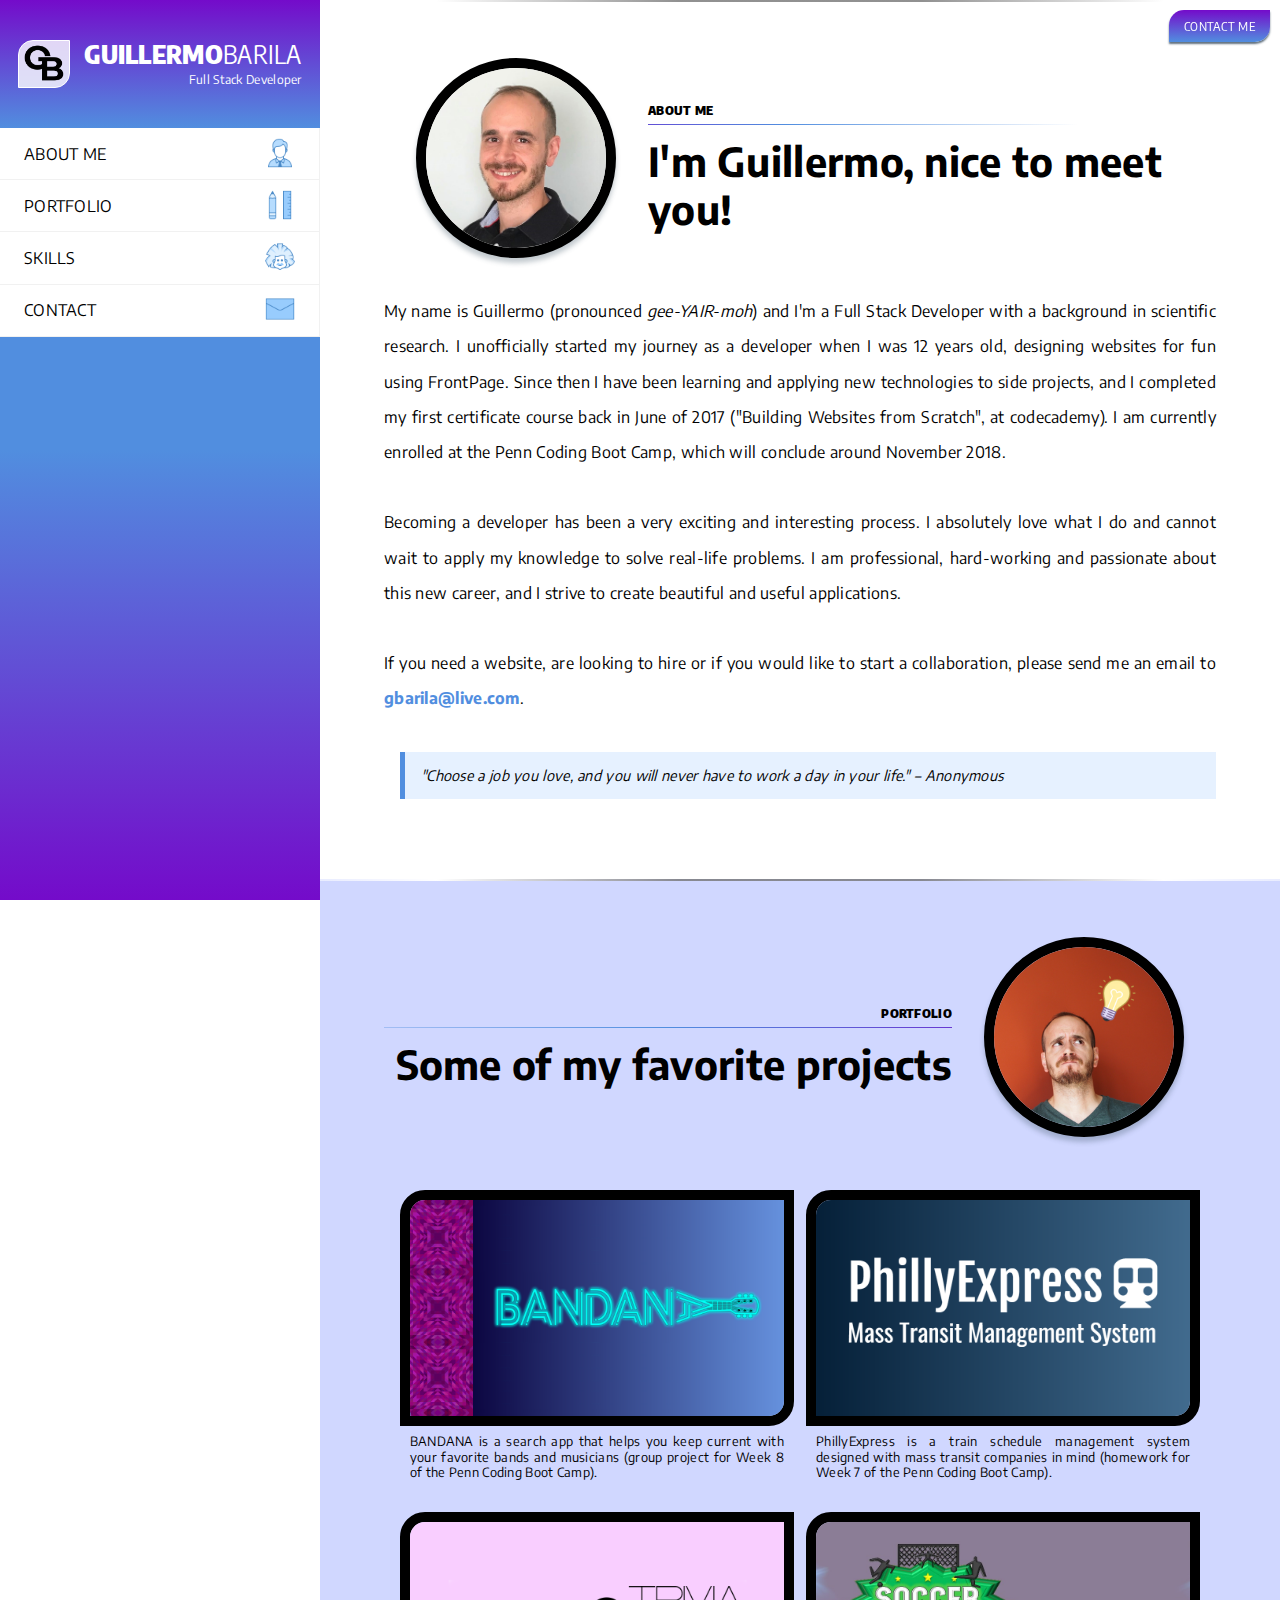
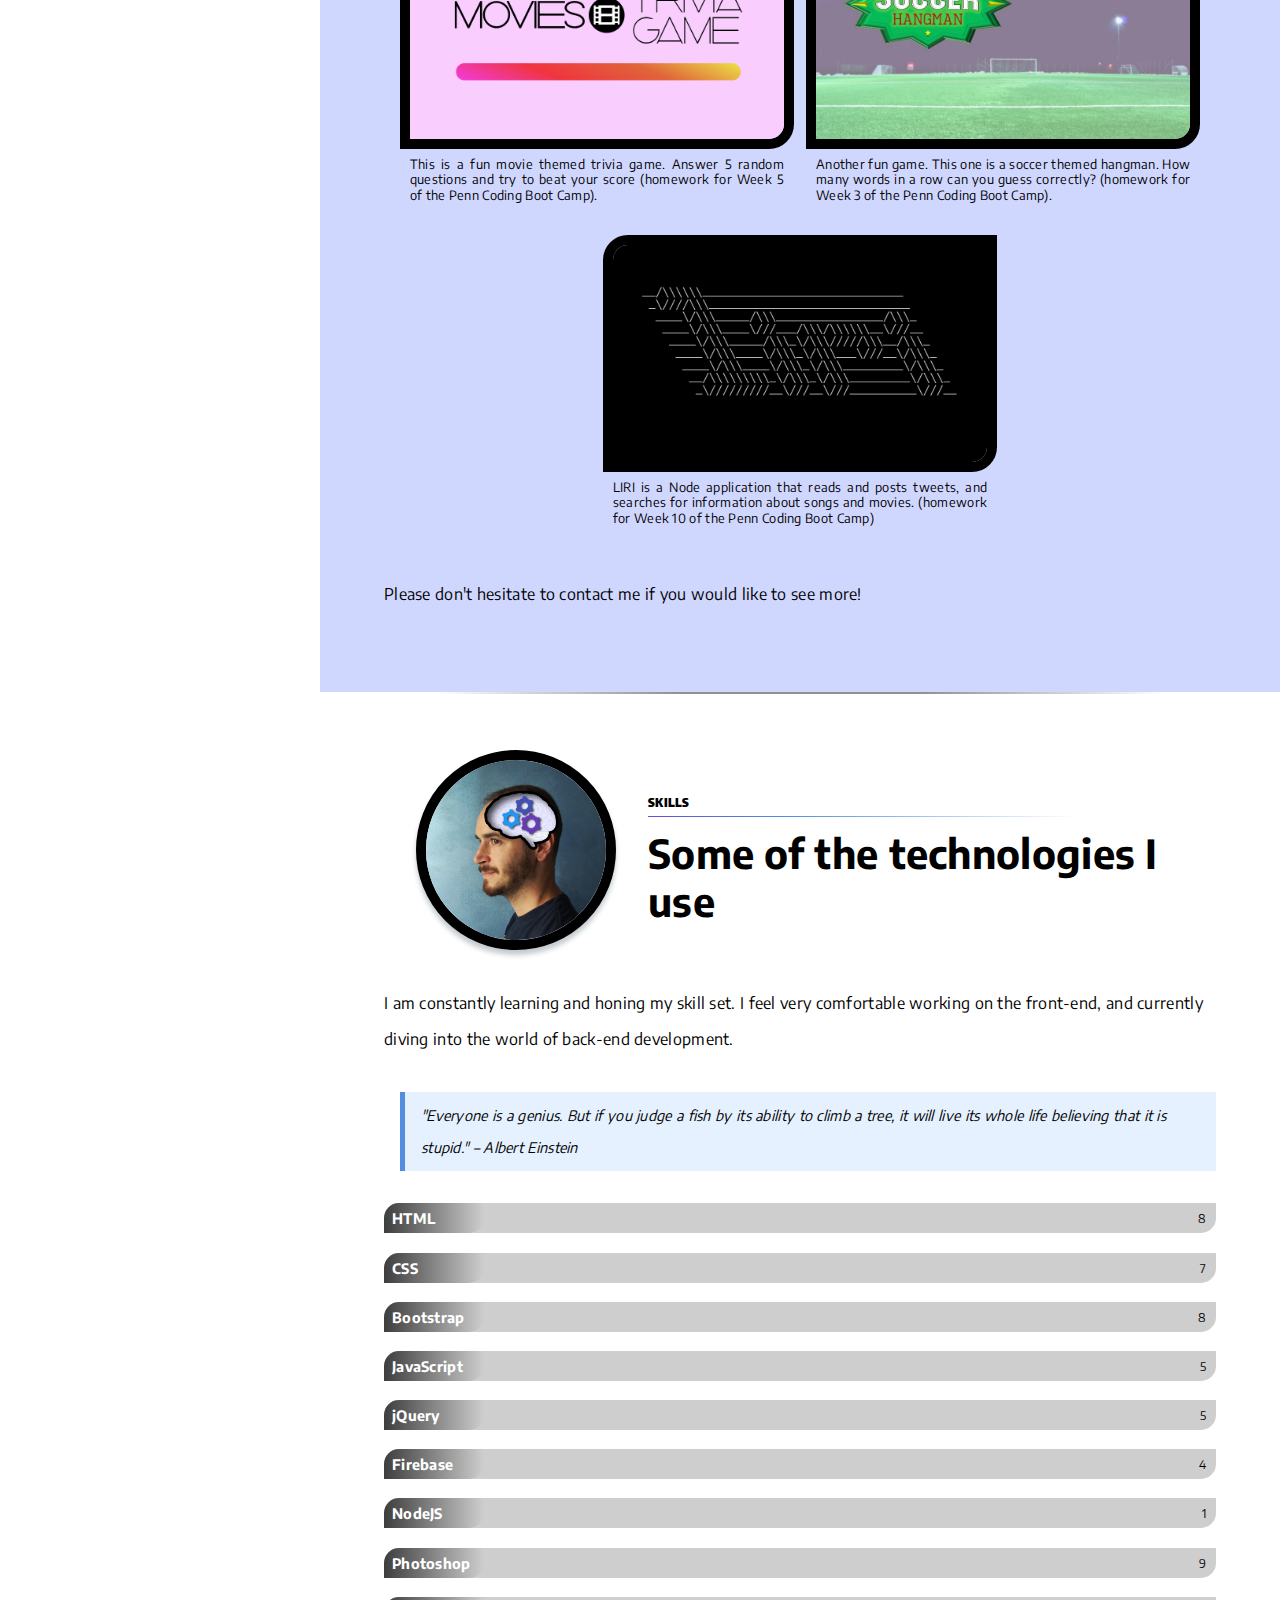
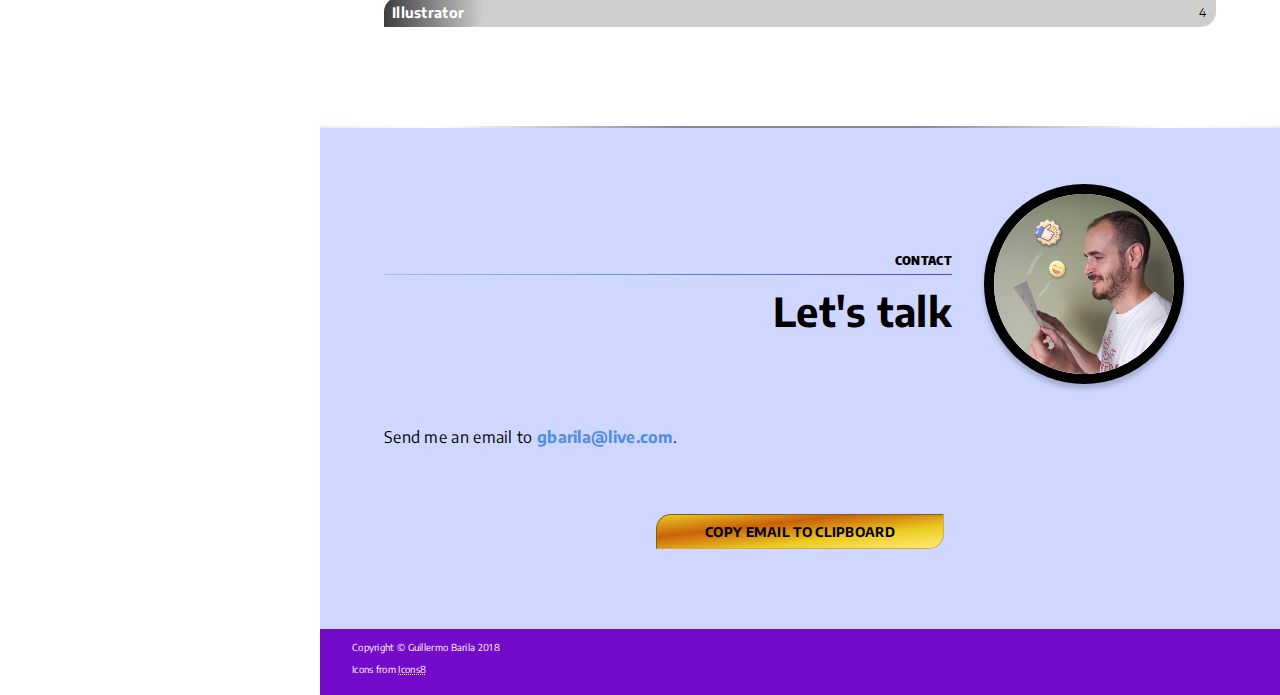
==== index.html @ 1ff48dfd "Added LIRI project to Portfolio section" ====
<!DOCTYPE html>
<html lang="en-us" id="top-page">
<head>
  <meta charset="utf-8" />
  <meta http-equiv="X-UA-Compatible" content="IE=edge">
  <title>Guillermo</title>
  <link rel="icon" href="assets/images/gb-logo-tr.png" type="image">
  <meta name="viewport" content="width=device-width, initial-scale=1">
  <link rel="stylesheet" type="text/css" media="screen" href="assets/css/reset.css" />
  <link href="https://fonts.googleapis.com/css?family=Encode+Sans:400,700|Encode+Sans+Condensed:400,900" rel="stylesheet">
  <link rel="stylesheet" href="https://use.fontawesome.com/releases/v5.1.0/css/all.css" integrity="sha384-lKuwvrZot6UHsBSfcMvOkWwlCMgc0TaWr+30HWe3a4ltaBwTZhyTEggF5tJv8tbt" crossorigin="anonymous">
  <link rel="stylesheet" type="text/css" media="screen" href="assets/css/style.css" />
  <script src="https://code.jquery.com/jquery-3.3.1.js" integrity="sha256-2Kok7MbOyxpgUVvAk/HJ2jigOSYS2auK4Pfzbm7uH60=" crossorigin="anonymous"></script>
</head>

<body>
  <!-- Responsive design header -->
  <header class="alignment-between">
    <!-- Logo and Name -->
    <div id="header-name" class="flex">
      <div id="sb-logo" class="flex alignment-center">
        <img id="my-logo" src="assets/images/gb-logo-tr.png" alt="Guillermo's logo">
      </div>

      <div id="sb-name" >
        <p id="my-name"><span style="font-weight: 900;">GUILLERMO</span>BARILA</p>
        <p id="my-position" style="text-align: right; font-size: 0.75rem;">Full Stack Developer</p>
      </div>
    </div>

    <!-- Options -->
    <div id="header-options" class="flex alignment-around">
        <a href="#about-me"><div id="hd-about-me" class="resp-option flex wrap alignment-center" style="flex-direction: column;"><img src="assets/images/op-about.png" alt="person icon"><p>ABOUT ME</p></div></a>
        <a href="#portfolio"><div id="hd-portfolio" class="resp-option flex wrap alignment-center" style="flex-direction: column;"><img src="assets/images/op-port.png" alt="pencil icon"><p>PORTFOLIO</p></div></a>
        <a href="#skills"><div id="hd-skills" class="resp-option flex wrap alignment-center" style="flex-direction: column;"><img src="assets/images/op-skills.png" alt="einstein icon"><p>SKILLS</p></div></a>
        <a href="#contact"><div id="hd-contact" class="resp-option flex wrap alignment-center" style="flex-direction: column;"><img src="assets/images/op-contact.png" alt="envelope icon"><p>CONTACT</p></div></a>
    </div>
  </header>

  <!-- Side bar for wide viewports -->
  <div id="wrapper" class="flex">
    <div id="side-bar" class="fixed">
      <div id="options">
        <div id="sb-header" class="flex alignment-around">
          <div id="sb-logo">
            <img id="my-logo" src="assets/images/gb-logo-tr.png" alt="Guillermo's logo">
          </div>
          <div id="sb-name" >
            <p id="my-name"><span style="font-weight: 900;">GUILLERMO</span>BARILA</p>
            <p id="my-title">Full Stack Developer</p>
          </div>
        </div>

        <a href="#about-me">
          <div id="sb-about" class="sb-option flex">
            <p>ABOUT ME</p>
            <div><img src="assets/images/op-about.png" alt="person icon"></div>
          </div>
        </a>
        <a href="#portfolio">
          <div id="sb-portfolio" class="sb-option flex">
            <p>PORTFOLIO</p>
            <div><img src="assets/images/op-port.png" alt="pencil icon"></div>
          </div>
        </a>
        <a href="#skills">
          <div id="sb-skills" class="sb-option flex">
            <p>SKILLS</p>
            <div><img src="assets/images/op-skills.png" alt="einstein icon"></div>
          </div>
        </a>
        <a href="#contact">
          <div id="sb-contact" class="sb-option flex">
            <p>CONTACT</p>
            <div><img src="assets/images/op-contact.png" alt="envelope icon"></div>
          </div>
        </a>
      </div>
      <div id="accounts">
        <a href="https://github.com/gui365" target="_blank"><i class="fab fa-github"></i></a>
        <a href="https://stackoverflow.com/users/9636342/g-barila" target="_blank"><i class="fab fa-stack-overflow"></i></a>
        <a href="https://www.linkedin.com/in/gbarila" target="_blank"><i class="fab fa-linkedin-in"></i></a>
      </div>
    </div>

    <div id="main-content">
      <!-- About Me section -->
      <section id="about-me">
        <div class="flex alignment-title-start">
          <div>
            <img class="img-section" src="assets/images/section-about-me.jpg" alt="Guillermo's picture">
          </div>
          <div class="title-section">
            <h6>ABOUT ME</h6>
            <h2>I'm Guillermo, nice to meet you!</h2>
          </div>
        </div>
        <p class="justify-text">My name is Guillermo (pronounced <span id="pronunciation">gee-YAIR-moh</span>) and I'm a Full Stack Developer with a background in scientific research. I unofficially started my journey as a developer when I was 12 years old, designing websites for fun using FrontPage. Since then I have been learning and applying new technologies to side projects, and I completed my first certificate course back in June of 2017 ("Building Websites from Scratch", at codecademy). I am currently enrolled at the Penn Coding Boot Camp, which will conclude around November 2018.</p><br>
        <p class="justify-text">Becoming a developer has been a very exciting and interesting process. I absolutely love what I do and cannot wait to apply my knowledge to solve real-life problems. I am professional, hard-working and passionate about this new career, and I strive to create beautiful and useful applications.</p><br>
        <p class="justify-text">If you need a website, are looking to hire or if you would like to start a collaboration, please send me an email to <a href="mailto:gbarila@live.com?subject=First%20Contact&amp;body=What%20is%20your%20message?" style="font-weight: 700; color: rgb(81, 142, 223)">gbarila@live.com</a>.</p><br>
        <p class="quote">"Choose a job you love, and you will never have to work a day in your life." &ndash; Anonymous</p>
      </section>

      <!-- Portfolio section -->
      <section id="portfolio">
        <div class="flex alignment-title-end">
          <div class="title-section">
            <h6>PORTFOLIO</h6>
            <h2>Some of my favorite projects</h2>
          </div>
          <div>
            <img class="img-section" src="assets/images/section-portfolio.jpg" alt="Picture of Guillermo thinking">
          </div>
        </div>
                
        <!-- Projects -->
        <div class="flex alignment-center wrap">

          <div class="portfolio-project flex alignment-center justify-text">
            <div class="portfolio-project-links">
              <a href="https://avalor1991.github.io/Project1/indexBoot.html" target="_blank"><i class="fas fa-external-link-alt" title="Link to Project"></i></a>
              <a href="https://github.com/avalor1991/Project1" target="_blank"><i class="fas fa-code" title="Link to Repository"></i></a>
            </div>
            <img src="assets/images/pr-bandana.png" alt="BANDANA Project">
            <p>BANDANA is a search app that helps you keep current with your favorite bands and musicians (group project for Week 8 of the Penn Coding Boot Camp).</p>
          </div>

          <div class="portfolio-project flex alignment-center justify-text">
            <div class="portfolio-project-links">
              <a href="https://gui365.github.io/TrainTime/" target="_blank"><i class="fas fa-external-link-alt" title="Link to Project"></i></a>
              <a href="https://github.com/gui365/TrainTime" target="_blank"><i class="fas fa-code" title="Link to Repository"></i></a>
            </div>
            <img src="assets/images/pr-traintime.png" alt="Train Time Homework">
            <p>PhillyExpress is a train schedule management system designed with mass transit companies in mind (homework for Week 7 of the Penn Coding Boot Camp).</p>
          </div>

          <div class="portfolio-project flex alignment-center justify-text">
            <div class="portfolio-project-links">
              <a href="https://gui365.github.io/TriviaGame/" target="_blank"><i class="fas fa-external-link-alt" title="Link to Project"></i></a>
              <a href="https://github.com/gui365/TriviaGame" target="_blank"><i class="fas fa-code" title="Link to Repository"></i></a>
            </div>
            <img src="assets/images/pr-trivia.png" alt="Movies Trivia Game Homework">
            <p>This is a fun movie themed trivia game. Answer 5 random questions and try to beat your score (homework for Week 5 of the Penn Coding Boot Camp).</p>
          </div>

          <div class="portfolio-project flex alignment-center justify-text">
            <div class="portfolio-project-links">
              <a href="https://gui365.github.io/WordGuessGame/" target="_blank"><i class="fas fa-external-link-alt" title="Link to Project"></i></a>
              <a href="https://github.com/gui365/WordGuessGame" target="_blank"><i class="fas fa-code" title="Link to Repository"></i></a>
            </div>
            <img src="assets/images/pr-hangman.jpg" alt="Soccer Hangman Game Homework">
            <p>Another fun game. This one is a soccer themed hangman. How many words in a row can you guess correctly? (homework for Week 3 of the Penn Coding Boot Camp).</p>
          </div>

          <div class="portfolio-project flex alignment-center justify-text">
            <div class="portfolio-project-links">
              <a href="https://github.com/gui365/liri-node-app" target="_blank"><i class="fas fa-code" title="Link to Repository"></i></a>
            </div>
            <img src="assets/images/pr-liri.png" alt="LIRI Node application screenshot">
            <p>LIRI is a Node application that reads and posts tweets, and searches for information about songs and movies. (homework for Week 10 of the Penn Coding Boot Camp)</p>
          </div>
          
        </div>
        <br>
        <p>Please don't hesitate to contact me if you would like to see more!</p>
      </section>
      
      <!-- Skills section -->
      <section id="skills">
        <div class="flex alignment-title-start">
          <div>
            <img class="img-section" src="assets/images/section-skills.jpg" alt="Picture of Guillermo's brain">
          </div>
          <div class="title-section">
            <h6>SKILLS</h6>
            <h2>Some of the technologies I use</h2>
          </div>
        </div>
        <p>I am constantly learning and honing my skill set. I feel very comfortable working on the front-end, and currently diving into the world of back-end development.</p><br>
        <p class="quote">"Everyone is a genius. But if you judge a fish by its ability to climb a tree, it will live its whole life believing that it is stupid." &ndash; Albert Einstein</p>

        <div style="margin-top: 2rem;">
          <div class="skillbar" data-percent="80%">
            <div class="skillbar-title"><span>HTML</span></div>
            <div class="skillbar-bar"></div>
            <div class="skill-bar-percent">8</div>
          </div>

          <div class="skillbar" data-percent="70%">
            <div class="skillbar-title"><span>CSS</span></div>
            <div class="skillbar-bar"></div>
            <div class="skill-bar-percent">7</div>
          </div>

          <div class="skillbar" data-percent="80%">
            <div class="skillbar-title"><span>Bootstrap</span></div>
            <div class="skillbar-bar"></div>
            <div class="skill-bar-percent">8</div>
          </div>

          <div class="skillbar" data-percent="50%">
            <div class="skillbar-title"><span>JavaScript</span></div>
            <div class="skillbar-bar"></div>
            <div class="skill-bar-percent">5</div>
          </div>

          <div class="skillbar" data-percent="50%">
            <div class="skillbar-title"><span>jQuery</span></div>
            <div class="skillbar-bar"></div>
            <div class="skill-bar-percent">5</div>
          </div>

          <div class="skillbar" data-percent="40%">
            <div class="skillbar-title"><span>Firebase</span></div>
            <div class="skillbar-bar"></div>
            <div class="skill-bar-percent">4</div>
          </div>
          
          <div class="skillbar" data-percent="10%">
            <div class="skillbar-title"><span>NodeJS</span></div>
            <div class="skillbar-bar"></div>
            <div class="skill-bar-percent">1</div>
          </div>

          <div class="skillbar" data-percent="90%">
            <div class="skillbar-title"><span>Photoshop</span></div>
            <div class="skillbar-bar" style="background: linear-gradient(to right, rgb(202, 97, 11), rgb(235, 204, 31));"></div>
            <div class="skill-bar-percent">9</div>
          </div>

          <div class="skillbar" data-percent="40%">
            <div class="skillbar-title"><span>Illustrator</span></div>
            <div class="skillbar-bar" style="background: linear-gradient(to right, rgb(202, 97, 11), rgb(235, 204, 31));"></div>
            <div class="skill-bar-percent">4</div>
          </div>

        </div>
        
        
      </section>

      <!-- Contact section -->
      <section id="contact">
        <div class="flex alignment-title-end">
          <div class="title-section">
            <h6>CONTACT</h6>
            <h2>Let's talk</h2>
          </div>
          <div>
            <img class="img-section" src="assets/images/section-contact.jpg" alt="Contact me">
          </div>
        </div>
        <p>Send me an email to <a id="email-address" href="mailto:gbarila@live.com?subject=First%20Contact&amp;body=What%20is%20your%20message?" style="font-weight: 700; color: rgb(81, 142, 223)"> gbarila@live.com</a>.</p>
        <input id="my-email" type="text" style="opacity: 0;">
        <div class="flex alignment-center">
          <!-- <form action="mailto:gbarila@live.com" method="post" enctype="text/plain"> -->
            <!-- <input type="text" name="name" placeholder="First &amp; Last Name *" required><br> -->
            <!-- <input type="email" name="email" placeholder="Email *" required><br> -->
            <!-- <input type="tel" name="phone" placeholder="Phone"><br> -->
            <!-- <textarea name="message" placeholder="Your message here"></textarea><br> -->
            <!-- <button type="submit" id="send-button" class="without-shadow">Send</button> -->
            <button id="send-button" onclick="copyToClipboard()" class="without-shadow">COPY EMAIL TO CLIPBOARD</button>
            
          <!-- </form> -->
        </div>
      </section>

      <!-- Fixed button (top-right) with a link to Contact section -->
      <a href="#contact"><div id="contact-me" class="fixed"><i class="fas fa-envelope"></i> CONTACT ME</div></a>

      <!-- Footer -->
      <footer>
          <p>Copyright &copy; Guillermo Barila 2018</p>
          <p>Icons from <a style="color: white; text-decoration: underline dotted;" href="https://icons8.com/" target="_blank">Icons8</a>
      </footer>
    </div>
  </div>
  
  <script src="assets/javascript/main.js"></script>
</body>
</html>
---- assets/css/style.css ----
/* General classes and elemets */
*, body {
  font-family: 'Encode Sans', Arial, Helvetica, sans-serif;
  letter-spacing: 0.3px;
  margin: 0;
  /* width: 100%; */
}

header {
  display: none;
}

.alignment-around {
  justify-content: space-around;
}

.alignment-between {
  justify-content: space-between;
}

.with-shadow {
  box-shadow: 2px 3px 3px rgba(61, 61, 61, 0.4);
}

.without-shadow {
  box-shadow: none;
}

.fixed {
  position: fixed;
}

.flex {
  display: flex;
}

.wrap {
  flex-wrap: wrap;
}

.alignment-center {
  justify-content: center;
  align-items: center;
}

.alignment-title-start {
  justify-content: flex-start;
  align-items: center;
  margin-bottom: 1.5rem;
}

.alignment-title-end {
  justify-content: flex-end;
  align-items: center;
  margin-bottom: 1.5rem;
}

.justify-text {
  text-align: justify;
}

h2 {
  font-size: 2.5rem;
  font-weight: 700;
  margin-top: 1.5rem;
  line-height: 1.2;
  /* text-align: center; */
}

h6 {
  font-size: 0.8rem;
  font-family: 'Encode Sans Condensed', Arial, Helvetica, sans-serif;
  font-weight: 900;
  margin-bottom: -12px;
  border-bottom: 1px solid rgb(81, 142, 223);
  border-image: linear-gradient(to right, rgb(116, 11, 202), rgb(81, 142, 223), rgba(255, 255, 255, 1), rgba(255, 255, 255, 0)) 100;
}

section {
  padding: 3.5rem 4rem 5rem 4rem;
  border-top: 2px solid rgb(81, 142, 223);
  border-image: linear-gradient(to right, rgba(255, 255, 255, 0), rgba(255, 255, 255, 1), rgba(117, 117, 117, 0.8), rgba(117, 117, 117, 0.8), rgba(255, 255, 255, 1), rgba(255, 255, 255, 0)) 100;
}

a {
  text-decoration: none;
}

/* Side bar */
#side-bar {
  width: 25vw;
  height: 100vh;
  /* border-right: 1px solid rgb(116, 11, 202); */
  display: flex;
  flex-direction: column;
  justify-content: space-between;
  background: linear-gradient(to top, rgb(116, 11, 202), rgb(81, 142, 223), rgb(81, 142, 223));
  /* overflow-y: scroll; */
}

.sb-option {
  padding: 0.6rem 1.5rem;
  border-bottom: 1px solid rgb(241, 241, 241);
  border-right: 1px solid rgb(241, 241, 241);
  justify-content: space-between;
  align-items: center;
  color: black;
  background-color: white;
}

.sb-option img {
  width: 30px;
}

#sb-header{
  flex-direction: row;
  align-items: center;
  padding: 2.5rem 0.7rem;
  background: linear-gradient(to bottom, rgb(116, 11, 202), rgb(81, 142, 223));
  /* margin-bottom: 2rem; */
}

#my-logo {
  width: 40px;
}

#sb-logo {
  padding: 2px 5px;
  /* border-radius: 5% 50% 20% 50%; */
  /* background: linear-gradient(to bottom right, rgb(197, 197, 197), white, rgb(0, 0, 0)); */
  background-color: rgba(255, 255, 255, 0.8);
  border-radius: 15px 0 15px 0;
  border: 1px solid rgb(255, 255, 255);
  /* box-shadow: 3px 5px 3px rgb(45, 46, 46); */
}

#sb-name {
  color: white;
  flex-direction: column;
  /* background-color: rgba(0, 0, 0, 0.7); */
  /* padding: 0.1rem 0.4rem 0.3rem 0.4rem; */
  /* border-radius: 15px 0 10px 0; */
}

#my-title {
  text-align: right;
  font-size: 0.75rem;
}

#my-name {
  font-size: 1.6rem;
  font-family: "Encode Sans Condensed", Arial, Helvetica, sans-serif;
  margin-bottom: 0.4rem;
}

#accounts {
  padding: 0 1rem;
  text-align: center;
}

#accounts i {
  font-size: 1.5rem;
  margin: 1rem 0.6rem 2rem 0.6rem;
  color: rgba(255, 255, 255, 0.3);
}


/* Main content */
#contact-me {
  font-family: "Encode Sans Condensed", Arial, Helvetica, sans-serif;
  /* font-weight: 700; */
  font-size: 0.8rem;
  color: white;
  top: 10px;
  right: 10px;
  padding: 2px 15px;
  background: linear-gradient(to bottom, rgb(116, 11, 202), rgb(81, 142, 223));
  box-shadow: 0 2px 2px rgba(57, 78, 95, 0.8);
  border-radius: 15px 0 15px 0;
  cursor: pointer;
}

#main-content {
  width: 75vw;
  margin-left: 25vw;
  line-height: 2.2;
  /* background-color: rgb(248, 253, 255); */
  background-color: white;
}

::-webkit-scrollbar {
  width: 3px;
}

::-webkit-scrollbar-thumb {
  background-color: rgb(81, 142, 223);
}

.title-section {
  width: 100%;
}

section:nth-of-type(even) {
  background-color: rgb(208, 215, 255);
}

.title-section:nth-of-type(odd) {
  text-align: right;
}

section:nth-of-type(even) h6 {
  border-image: linear-gradient(to left, rgb(116, 11, 202), rgb(81, 142, 223), rgba(246, 250, 255, 0)) 100;
}

.img-section {
  width: 180px;
  border-radius: 50%;
  border: 10px solid rgb(0, 0, 0);
  margin: 0 2rem;
  background-color: white;
  box-shadow: 0 5px 5px rgba(57, 78, 95, 0.3);
}

#pronunciation {
  font-style: italic;
}

.portfolio-project {
  position: relative;
  width: 45%;
  margin: 1rem;
  flex-direction: column;
  font-size: 0.8rem;
  line-height: 1.2;
}

.portfolio-project-links {
  position: absolute;
  text-align: center;
  padding: 1rem;
  background-color: rgba(255, 252, 213, 0.9);
  top: 13px;
  right: 4px;
  border-radius: 15px 0 15px 0;
  box-shadow: 0 4px 2px rgba(57, 78, 95, 0.8);
  display: none;
}

.portfolio-project-links i {
  font-size: 1.5rem;
  margin: 0 0.5rem;
  color: black;
}

.portfolio-project img {
  width: 100%;
  height: 100%;
  border: 10px solid black;
  border-radius: 25px 0 25px 0;
  margin-bottom: 0.5rem;
}

.quote {
  margin-left: 1rem;
  padding: 0.5rem 0 0.5rem 1rem;
  font-style: italic;
  border-left: 5px solid rgb(81, 142, 223);
  font-size: 0.9rem;
  background-color: rgb(230, 241, 255);
}

.skillbar {
	position: relative;
	display: block;
	margin-bottom: 1.2rem;
	width: 100%;
	background: #cecece;
	height: 30px;
	border-radius: 15px 0 15px 0;
}

.skillbar-title {
	position: absolute;
	top: 0;
	left: 0;
	width: 12%;
	font-weight: 700;
	font-size: 0.9rem;
	color: white;
  border-radius: 15px 0 15px 0;
  background: linear-gradient(to right, rgba(0, 0, 0, 0.7), rgba(0, 0, 0, 0));
}

.skillbar-title span {
	display: block;
	padding: 0 0.5rem;
  height: 30px;
  /* font-size: 1vw; */
}

.skillbar-bar {
	height: 30px;
	width: 0px;
  border-radius: 15px 0 15px 0;
  background: linear-gradient(to right, rgb(116, 11, 202), rgb(81, 142, 223));
}

.skill-bar-percent {
	position: absolute;
	right: 10px;
	top: -2px;
	font-size: 0.75rem;
	height:35px;
	line-height:35px;
	color: black;
}

form {
  margin-top: 2rem;
  padding: 3rem;
  background-color: rgba(255, 255, 255, 0.3);
  border-radius: 50px;
  width: 70%;
  text-align: center;
  /* border: 1px black solid; */
}

::placeholder {
  color: rgb(155, 155, 155);
  opacity: 1;
  font-size: 0.8rem;
}

input, textarea {
  background-color: white;
  border-top: 1px solid rgb(88, 191, 223);
  border-left: 1px solid rgb(88, 191, 223);
  border-bottom: 1px solid rgb(185, 232, 247);
  border-right: 1px solid rgb(185, 232, 247);
  border-style: inset;
  border-radius: 10px 0 10px 0;
  height: 25px;
  width: 80%;
  padding: 0 0.5rem;
  margin: 0.5rem 0;
}

textarea {
  height: 100px;
  resize: none;
  padding: 0.5rem;
}

#send-button {
  background: linear-gradient(to bottom right, rgb(235, 204, 31), rgb(202, 97, 11), rgb(235, 204, 31), rgb(255, 235, 120));
  color: black;
  font-weight: 700;
  border-top: 1px solid rgb(128, 94, 20);
  border-left: 1px solid rgb(128, 94, 20);
  border-bottom: 1px solid rgb(212, 169, 74);
  border-right: 1px solid rgb(212, 169, 74);
  border-radius: 15px 0 15px 0;
  padding: 0.5rem 3rem;
  margin-top: 1rem;
}

footer {
  height: 50px;
  font-size: 0.6rem;
  padding: 0.5rem 2rem;
  background-color: rgb(116, 11, 202);
  color: white;
}


/* ----------------- MEDIA QUERIES ----------------- */
/* Repsonsive design header */

@media screen and (max-width: 1279px) {
  #sb-header {
    flex-wrap: wrap;
    flex-direction: column;
  }

  #sb-logo {
    margin-bottom: 0.7rem;
  }

  #my-name, #my-title {
    text-align: center;
  }
}


@media screen and (max-width: 1000px) {
  header {
     display: flex;
     background: linear-gradient(to right bottom, rgba(116, 11, 202, 0.95), rgba(81, 142, 223, 0.95));
     padding: 0.75rem;
     position: fixed;
     top: 0;
     left: 0;
     z-index: 20;
     height: 3rem;
     width: 97.5%;
  }

  #header-options p {
    font-size: 0.5rem;
    margin-top: 0.2rem;
    color: white;
  }

  .resp-option {
    border-radius: 50%;
    /* background-color: rgba(255, 255, 255, 0.2); */
    padding: 0 0.3rem;
  }
 
  #header-name, #header-options {
    width: 50%;
  }

  #contact-me {
    display: none;
  }

  #side-bar {
  display: none;
  }

  #sb-logo {
    margin: 0 0.7rem 0 0;
  }

  #main-content {
    width: 100vw;
    margin: 0;
  }

  section {
    padding-top: 7rem;
  }

}

@media screen and (max-width: 768px) {
  .resp-option img {
    width: 35px;
  }

  .resp-option {
    margin: 0 0.5rem;
  }

  #header-options {
    justify-content: flex-end;
  }

    h2 {
    font-size: 2rem;
  }

  .img-section {
    width: 150px;
    border: 7px solid rgb(0, 0, 0);
    margin: 0 1rem;
  }

  .portfolio-project {
    width: 65%;
    flex-direction: column;
  }
  
  #main-content p {
    font-size: 0.9rem;
  }

  footer p {
    font-size: 0.6rem !important;
  }

  .portfolio-project img {
    border: 5px solid black;
  }

  .portfolio-project p {
    font-size: 0.8rem !important;
    line-height: 1.2;
  }
  
}

@media screen and (max-width: 600px) {
  #sb-logo {
    display: none;
  }
  
  .resp-option {
    background-color: rgba(255, 255, 255, 0.5);
    padding: 0.5rem;
    margin: 0 0.25rem;
  }

  .resp-option img {
    width: 30px;
  }

  #header-options p {
    display: none;
  }

  .portfolio-project {
    width: 90%;
  }
}

@media screen and (max-width: 480px) {
  section {
    padding: 6rem 1.5rem;
    width: 103.5vw;
  }

  .img-section {
    width: 90px !important;
    margin: 0 0.8rem !important;
  }

  .quote {
    font-size: 0.8rem !important;
  }

  header {
    width: 95%;
  }
  
  .resp-option {
    padding: 0.3rem;
    margin: 0 0.2rem;
  }

  #header-options {
    align-items: center;
  }

  #header-name {
    align-items: center;
    margin-left: 0.5rem;
  }

  #my-name {
    font-size: 1.2rem;
  }

  #my-position {
    font-size: 0.7rem !important;
  }

  .img-section {
    width: 120px;
    border: 4px solid rgb(0, 0, 0);
    margin: 0 1rem 0 1rem;
  }

  h2 {
    font-size: 1.7rem;
    margin-top: 1rem;
  }

  footer {
    width: 100%;
  }
}

@media screen and (max-width: 330px) {
  h2 {
    font-size: 1.4rem !important;
  }

  section {
    width: 110vw;  
  }

  .resp-option {
    margin: 0.3rem;
    padding: 0;
    background: none;
  }
  
  .resp-option img {
    width: 25px;
  }

}

@media screen and (max-width: 251px) {
  section {
    background-color: white !important;
    padding: 5rem 1.5rem !important;
  }

  form {
    background-color: rgb(230, 241, 255);
  }

  .resp-option {
    margin: 0.1rem;
  }

}

/* ----------------- PSEUDOCLASSES ----------------- */
#accounts i:hover {
  color: rgba(255, 255, 255, 1);
}

.sb-option:hover {
  /* background-color: rgb(101, 204, 235); */
  background-color: rgb(255, 252, 213);
}
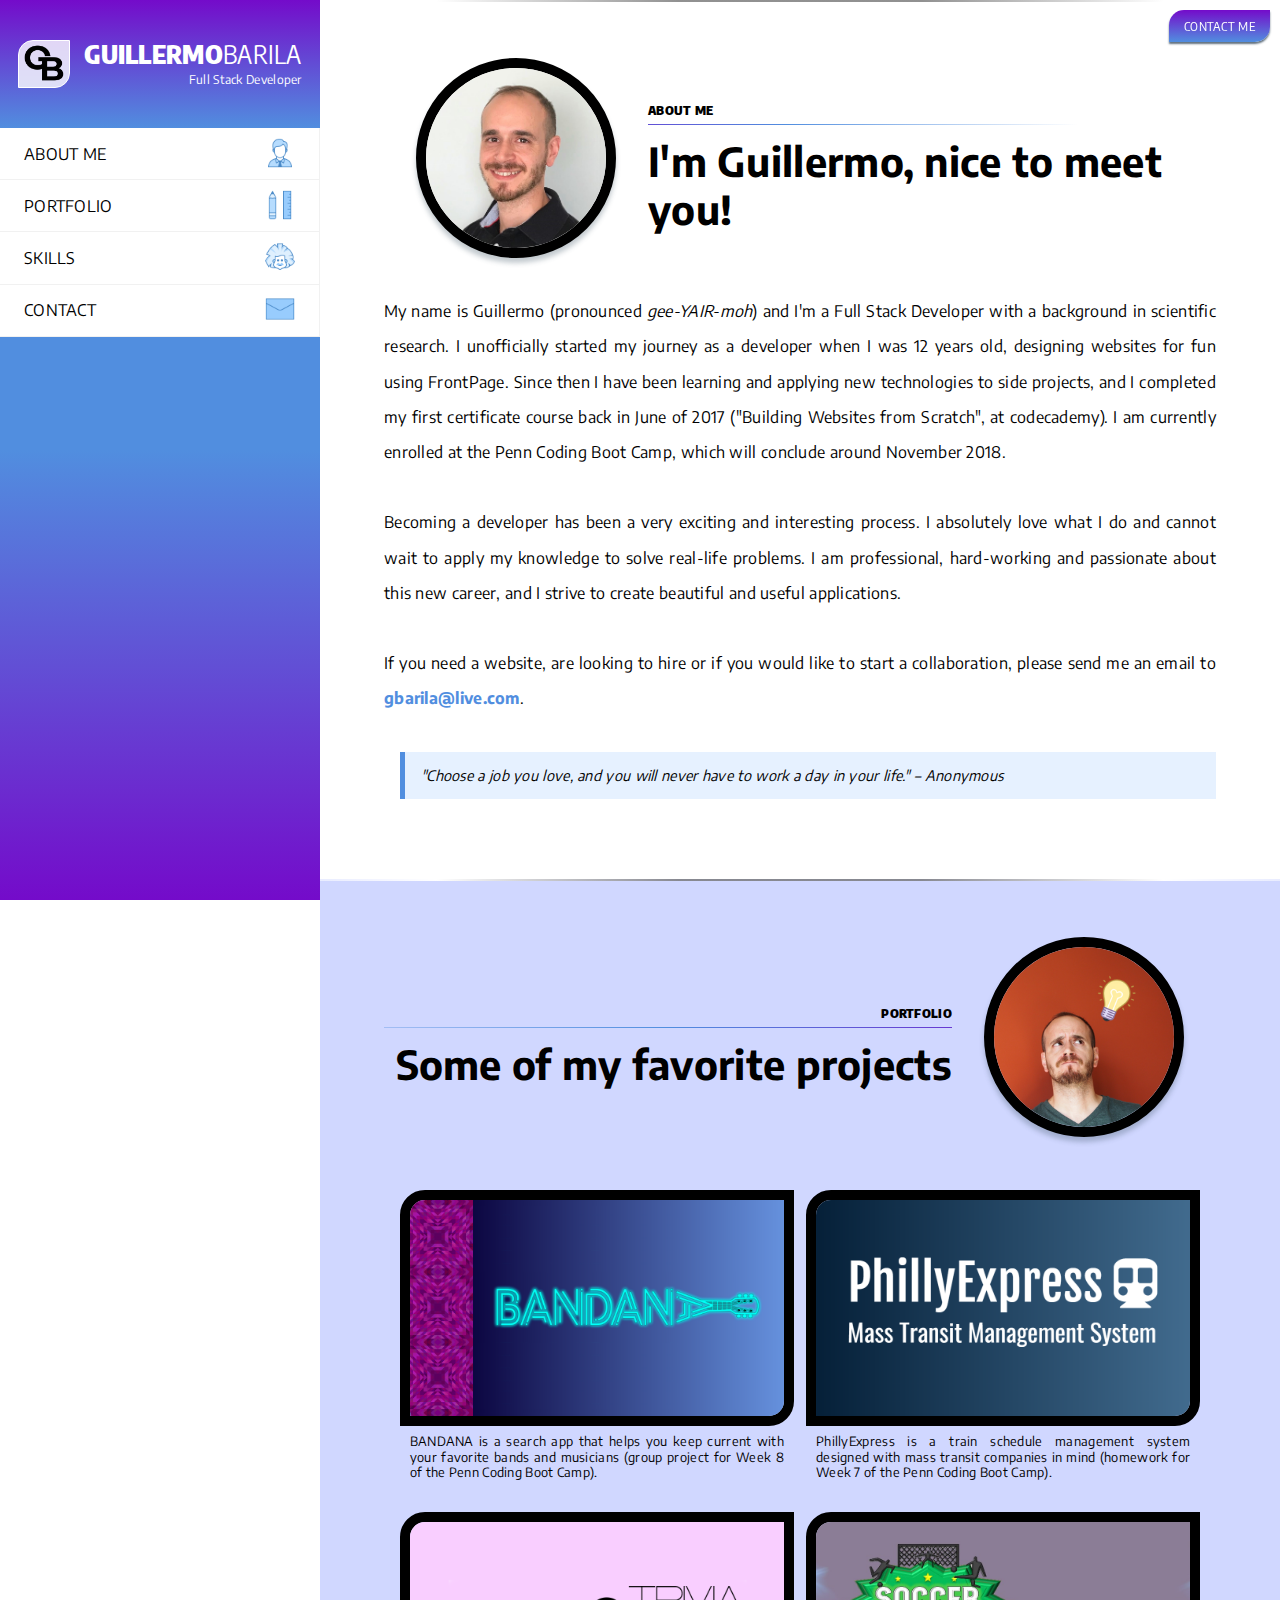
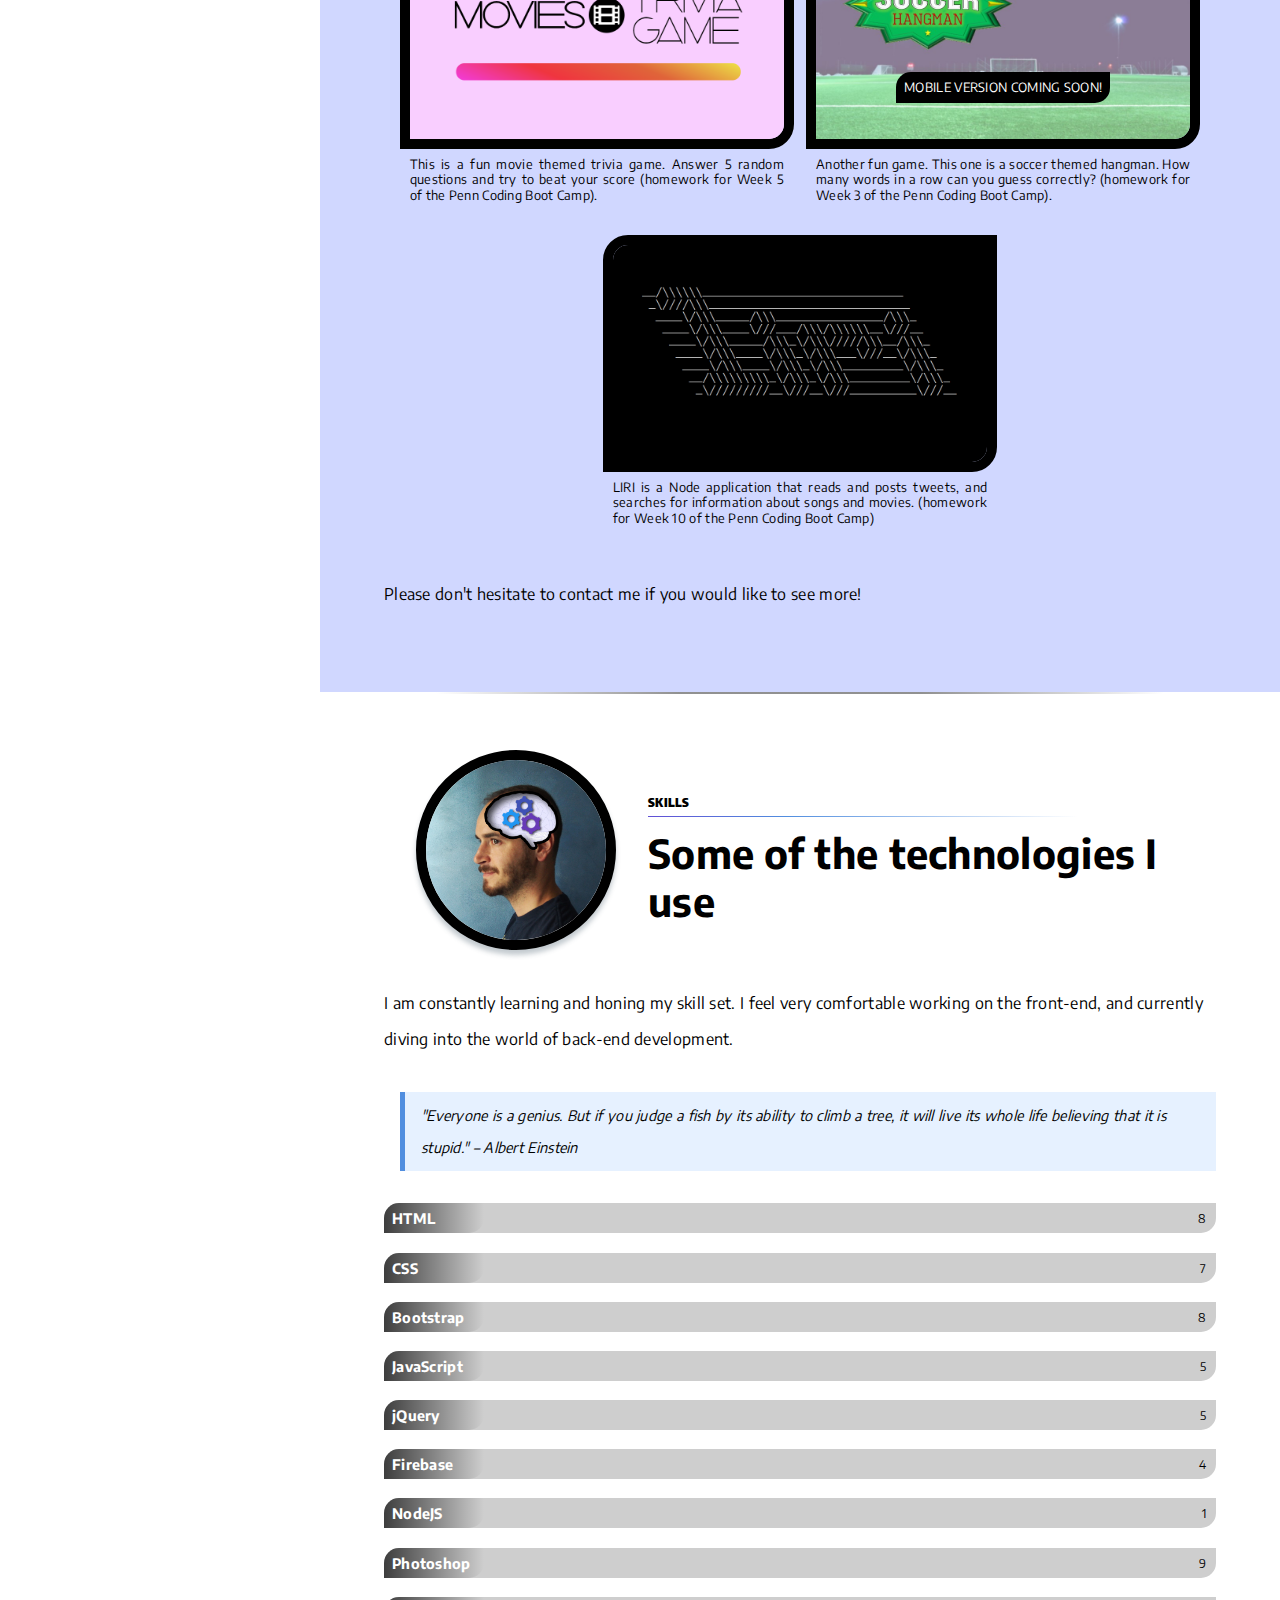
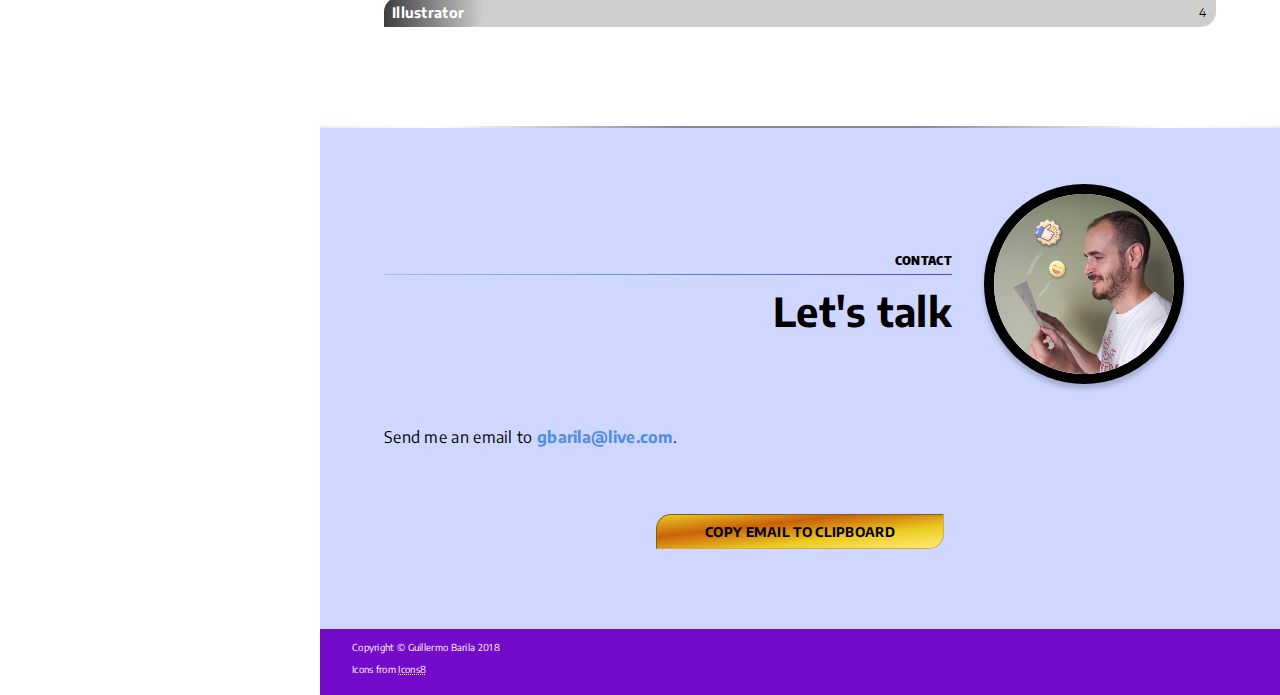
==== commit 39b7ff80: "Added message to Word Guess Game (mobile version)" ====
--- a/index.html
+++ b/index.html
@@ -148,6 +148,9 @@
               <a href="https://gui365.github.io/WordGuessGame/" target="_blank"><i class="fas fa-external-link-alt" title="Link to Project"></i></a>
               <a href="https://github.com/gui365/WordGuessGame" target="_blank"><i class="fas fa-code" title="Link to Repository"></i></a>
             </div>
+            <div class="portfolio-project-message">
+              <p>MOBILE VERSION COMING SOON!</p>
+            </div>
             <img src="assets/images/pr-hangman.jpg" alt="Soccer Hangman Game Homework">
             <p>Another fun game. This one is a soccer themed hangman. How many words in a row can you guess correctly? (homework for Week 3 of the Penn Coding Boot Camp).</p>
           </div>
--- a/assets/css/style.css
+++ b/assets/css/style.css
@@ -234,6 +234,18 @@
   line-height: 1.2;
 }
 
+.portfolio-project-message {
+  position: absolute;
+  text-align: center;
+  padding: 0.5rem;
+  background-color: rgba(0, 0, 0, 1);
+  color: white;
+  bottom: 100px;
+  left: auto;
+  right: auto;
+  border-radius: 15px 0 15px 0;
+}
+
 .portfolio-project-links {
   position: absolute;
   text-align: center;
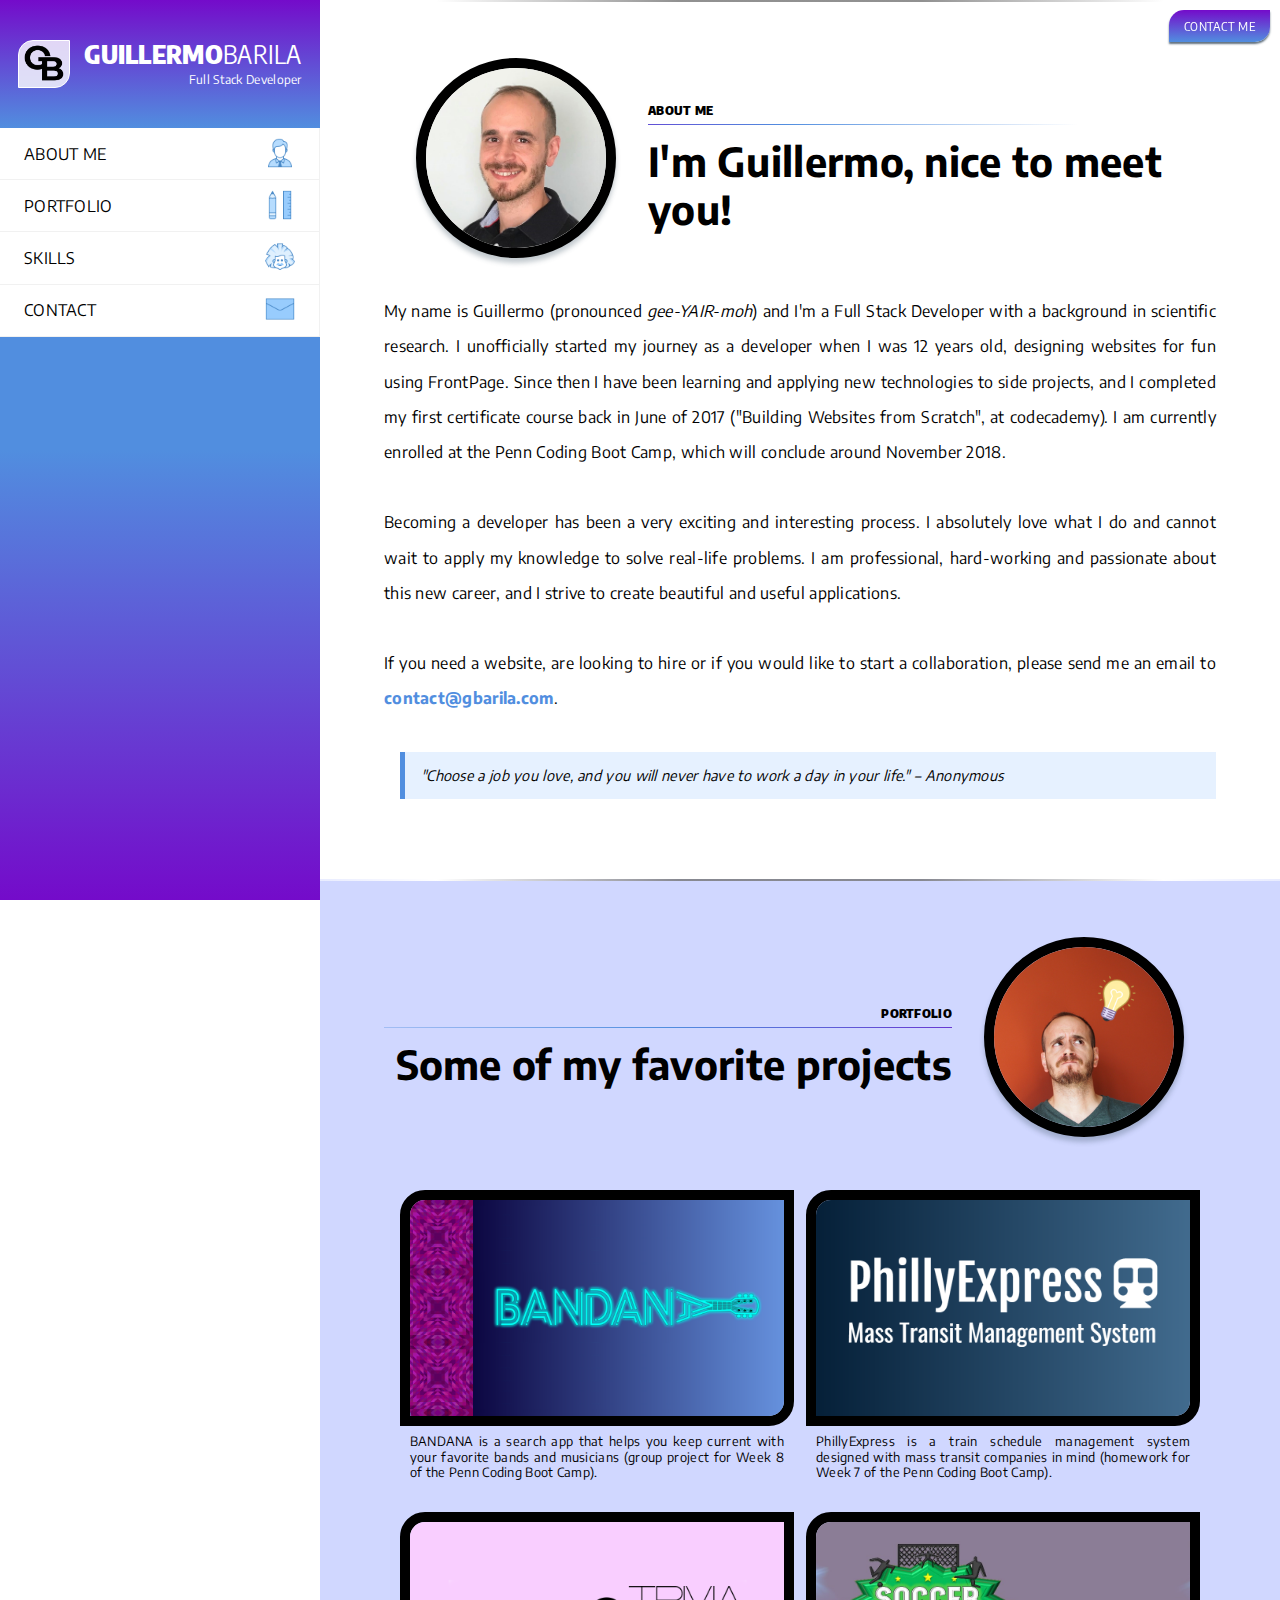
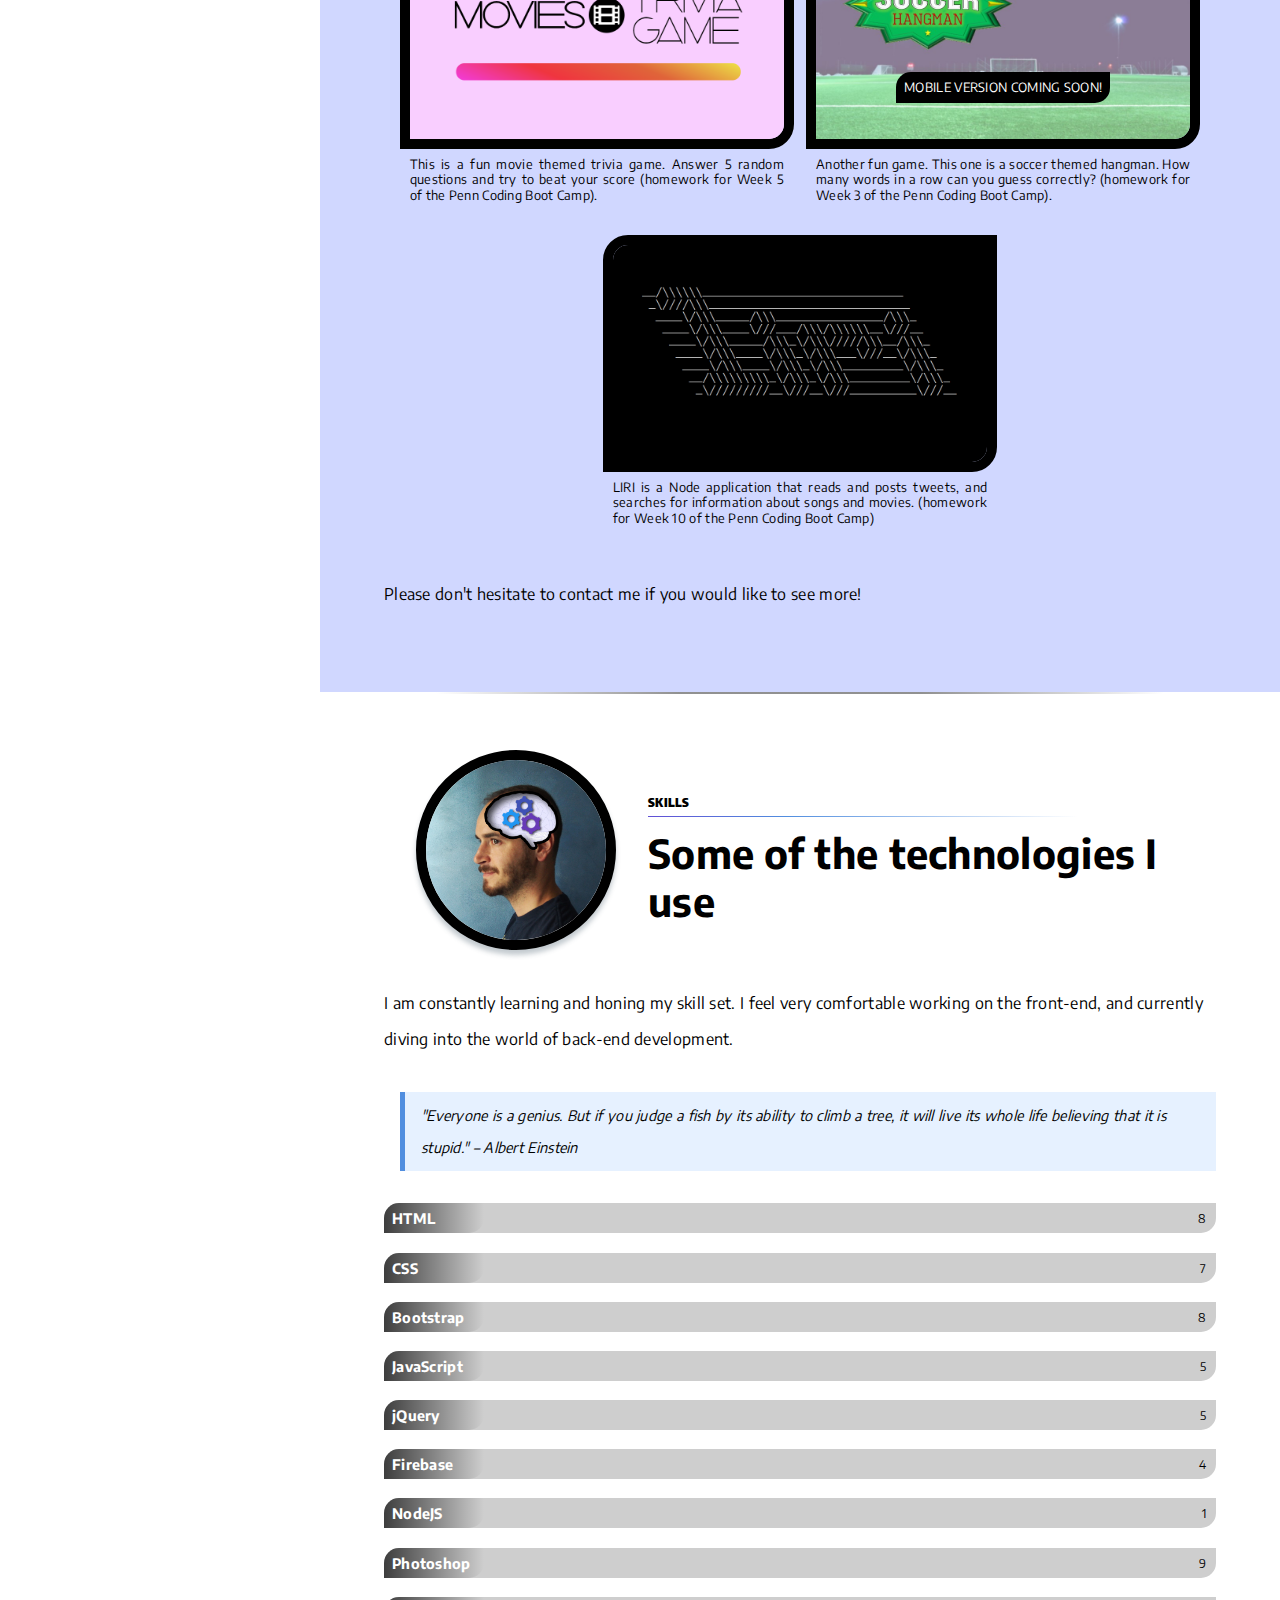
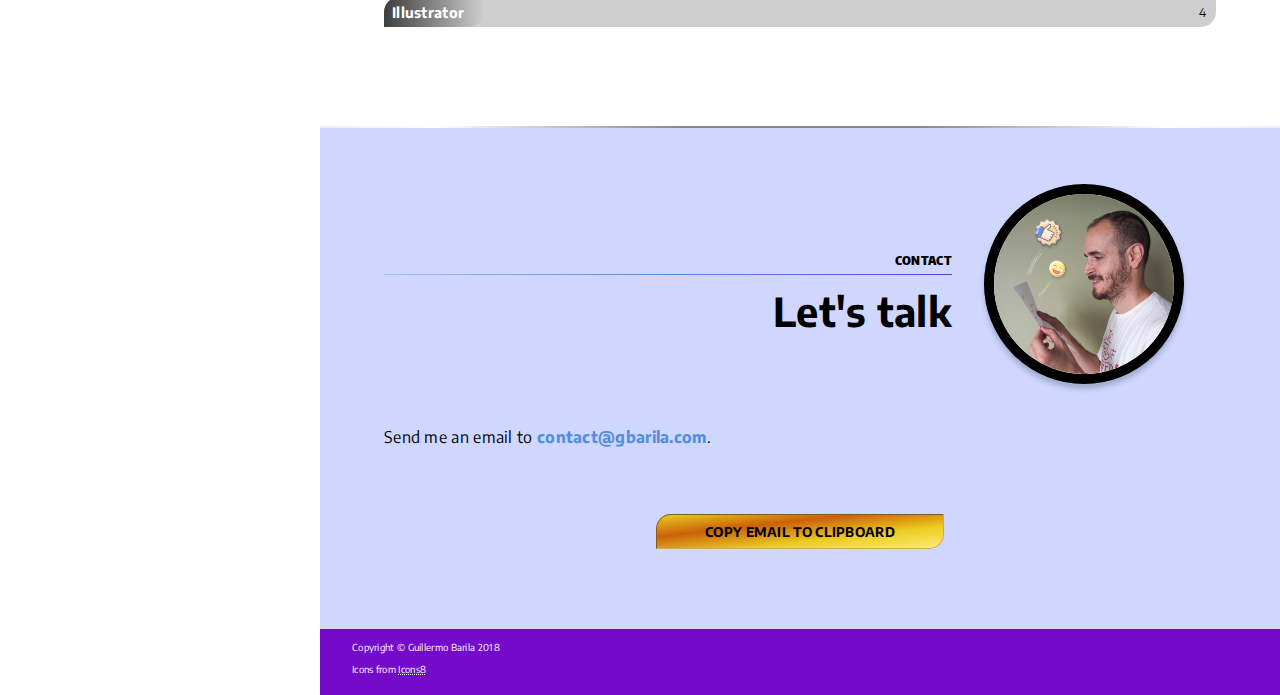
==== commit 2fb12eec: "Updated email address" ====
--- a/index.html
+++ b/index.html
@@ -97,7 +97,7 @@
         </div>
         <p class="justify-text">My name is Guillermo (pronounced <span id="pronunciation">gee-YAIR-moh</span>) and I'm a Full Stack Developer with a background in scientific research. I unofficially started my journey as a developer when I was 12 years old, designing websites for fun using FrontPage. Since then I have been learning and applying new technologies to side projects, and I completed my first certificate course back in June of 2017 ("Building Websites from Scratch", at codecademy). I am currently enrolled at the Penn Coding Boot Camp, which will conclude around November 2018.</p><br>
         <p class="justify-text">Becoming a developer has been a very exciting and interesting process. I absolutely love what I do and cannot wait to apply my knowledge to solve real-life problems. I am professional, hard-working and passionate about this new career, and I strive to create beautiful and useful applications.</p><br>
-        <p class="justify-text">If you need a website, are looking to hire or if you would like to start a collaboration, please send me an email to <a href="mailto:gbarila@live.com?subject=First%20Contact&amp;body=What%20is%20your%20message?" style="font-weight: 700; color: rgb(81, 142, 223)">gbarila@live.com</a>.</p><br>
+        <p class="justify-text">If you need a website, are looking to hire or if you would like to start a collaboration, please send me an email to <a href="mailto:contact@gbarila.com?subject=First%20Contact&amp;body=What%20is%20your%20message?" style="font-weight: 700; color: rgb(81, 142, 223)">contact@gbarila.com</a>.</p><br>
         <p class="quote">"Choose a job you love, and you will never have to work a day in your life." &ndash; Anonymous</p>
       </section>
 
@@ -253,10 +253,10 @@
             <img class="img-section" src="assets/images/section-contact.jpg" alt="Contact me">
           </div>
         </div>
-        <p>Send me an email to <a id="email-address" href="mailto:gbarila@live.com?subject=First%20Contact&amp;body=What%20is%20your%20message?" style="font-weight: 700; color: rgb(81, 142, 223)"> gbarila@live.com</a>.</p>
+        <p>Send me an email to <a id="email-address" href="mailto:contact@gbarila.com?subject=First%20Contact&amp;body=What%20is%20your%20message?" style="font-weight: 700; color: rgb(81, 142, 223)"> contact@gbarila.com</a>.</p>
         <input id="my-email" type="text" style="opacity: 0;">
         <div class="flex alignment-center">
-          <!-- <form action="mailto:gbarila@live.com" method="post" enctype="text/plain"> -->
+          <!-- <form action="mailto:contact@gbarila.com" method="post" enctype="text/plain"> -->
             <!-- <input type="text" name="name" placeholder="First &amp; Last Name *" required><br> -->
             <!-- <input type="email" name="email" placeholder="Email *" required><br> -->
             <!-- <input type="tel" name="phone" placeholder="Phone"><br> -->
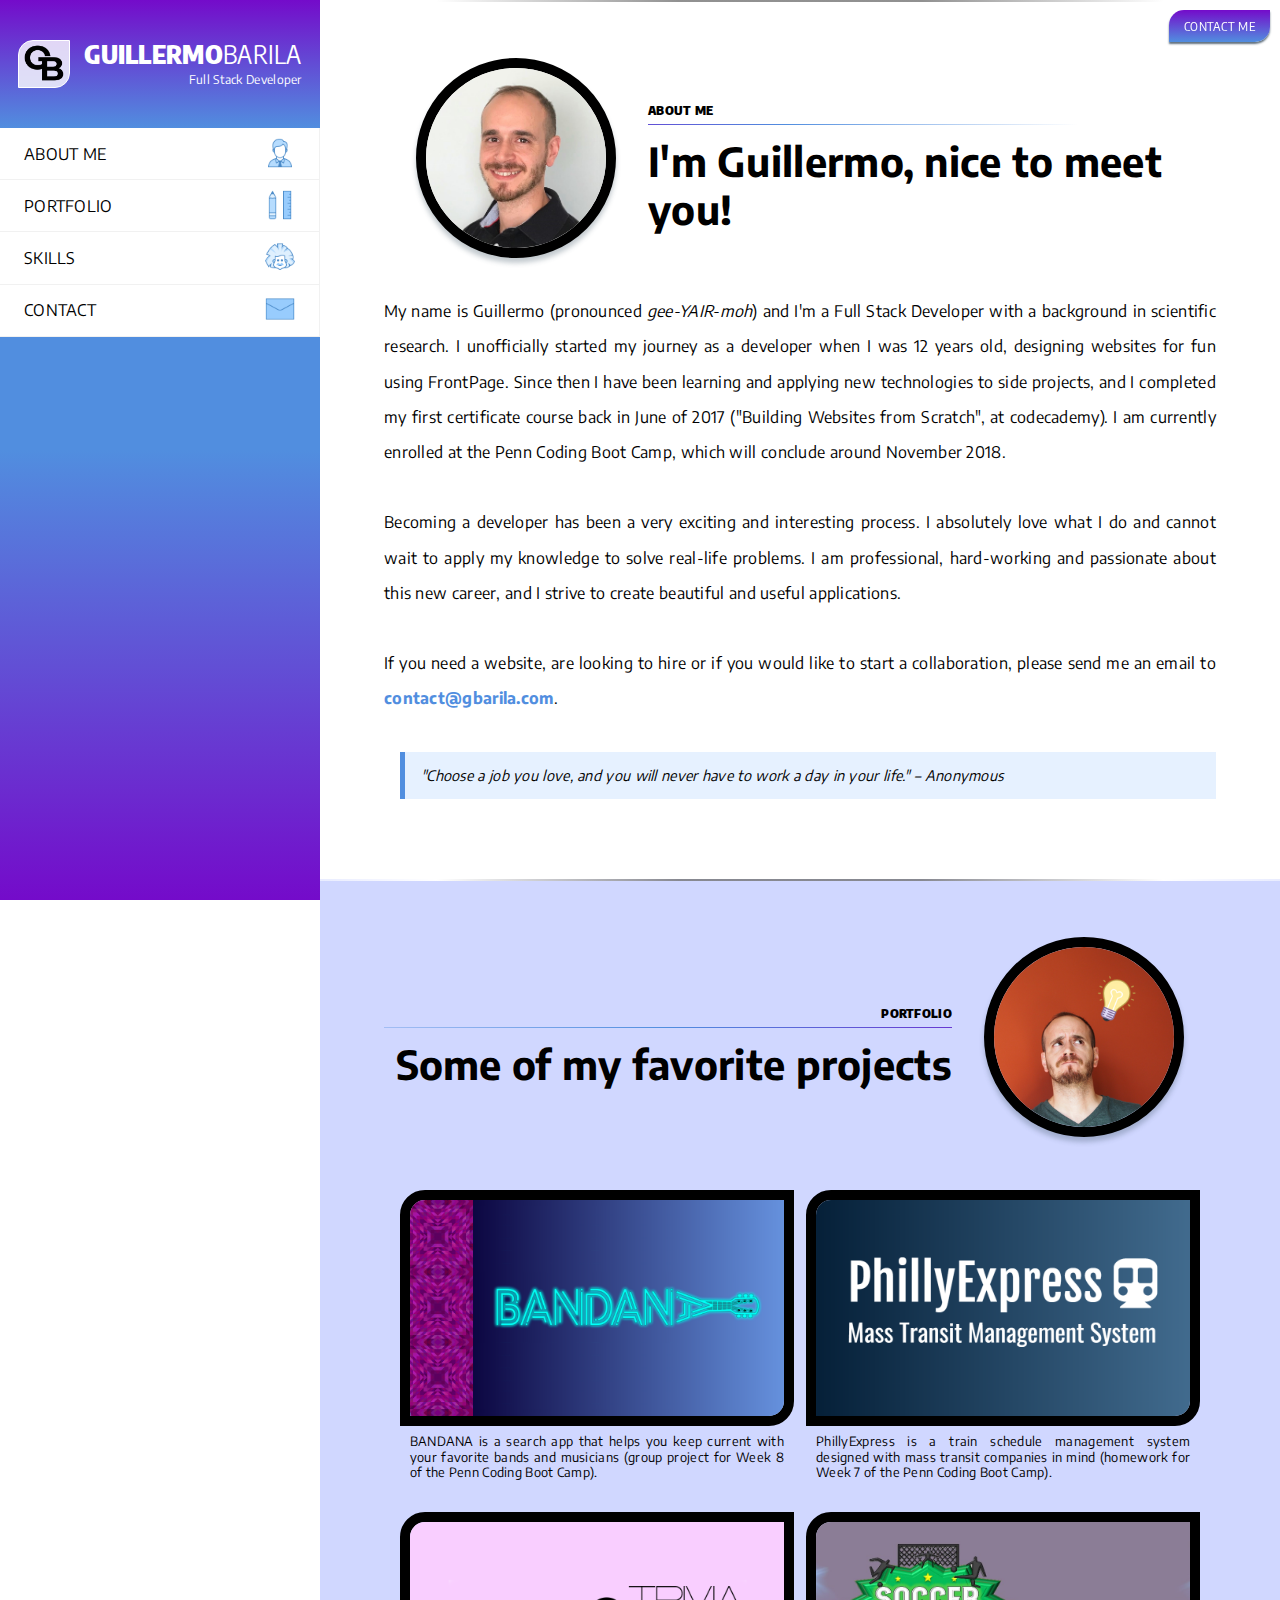
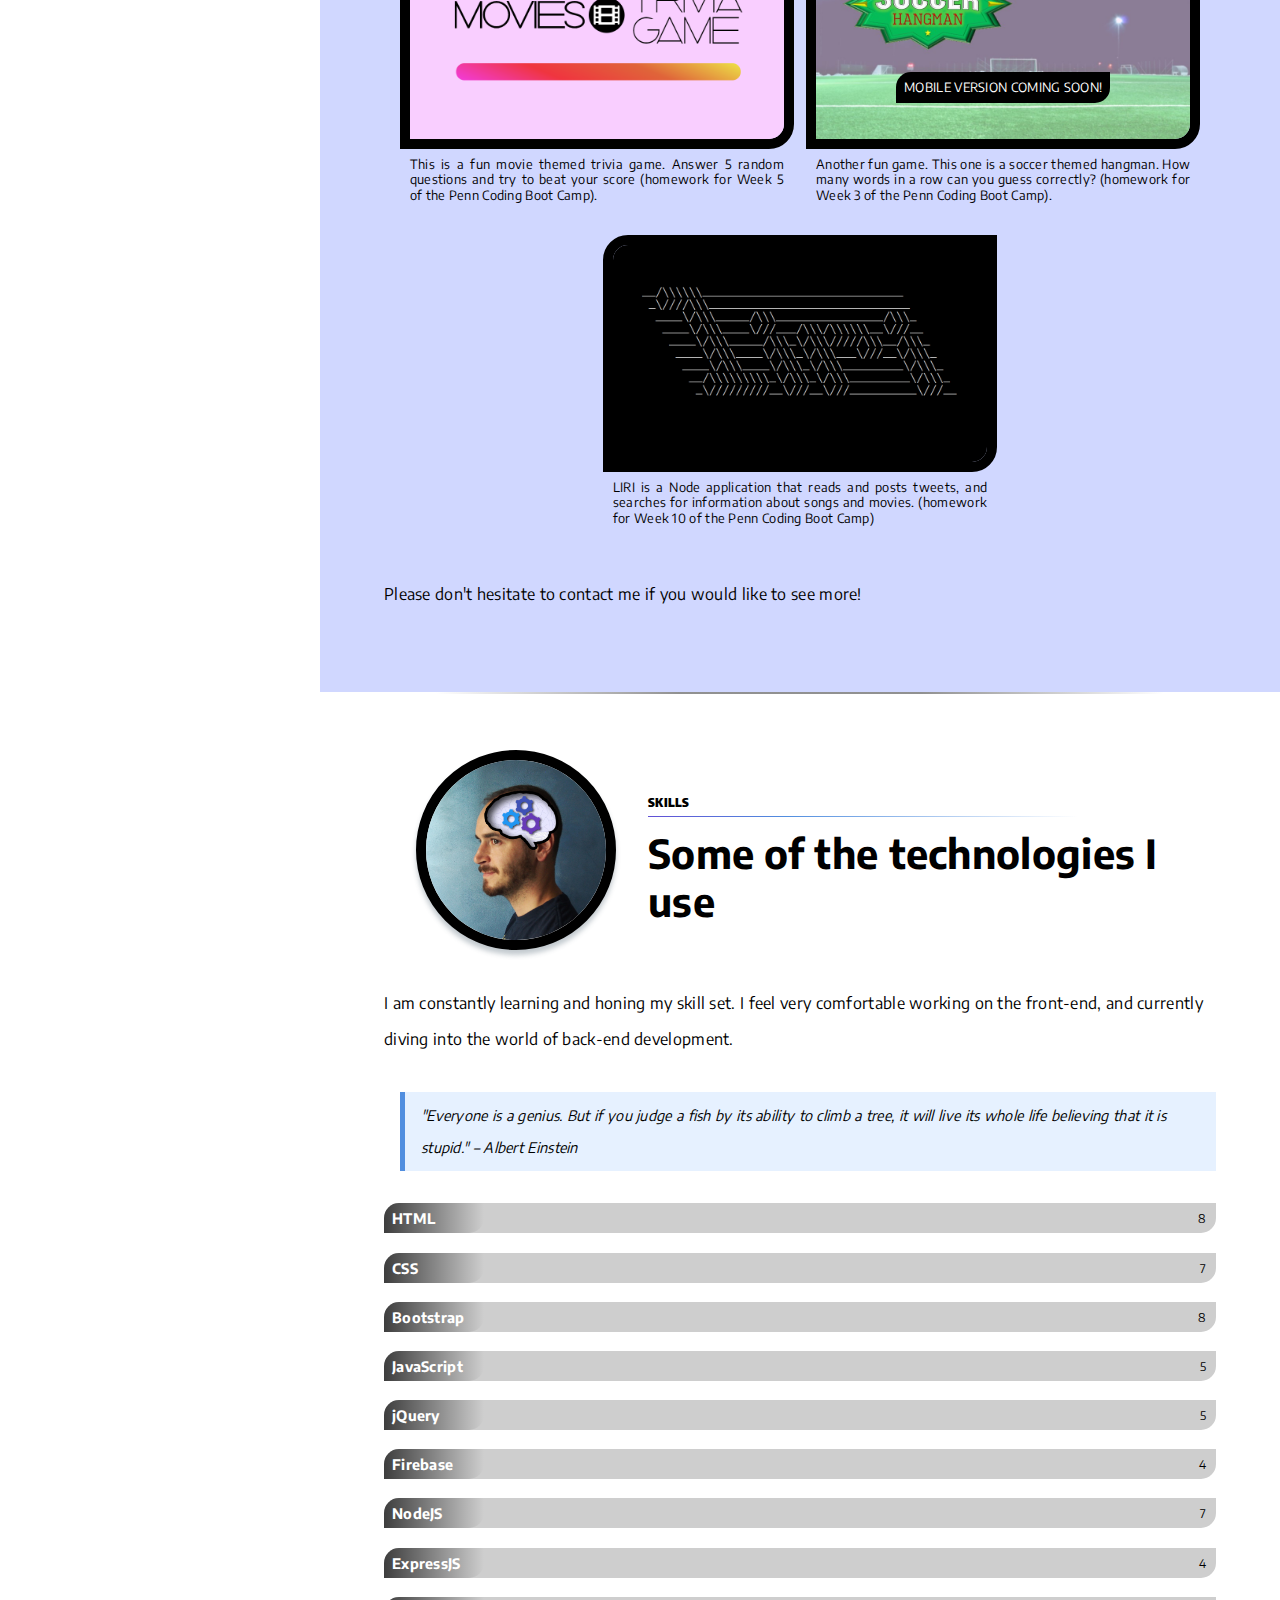
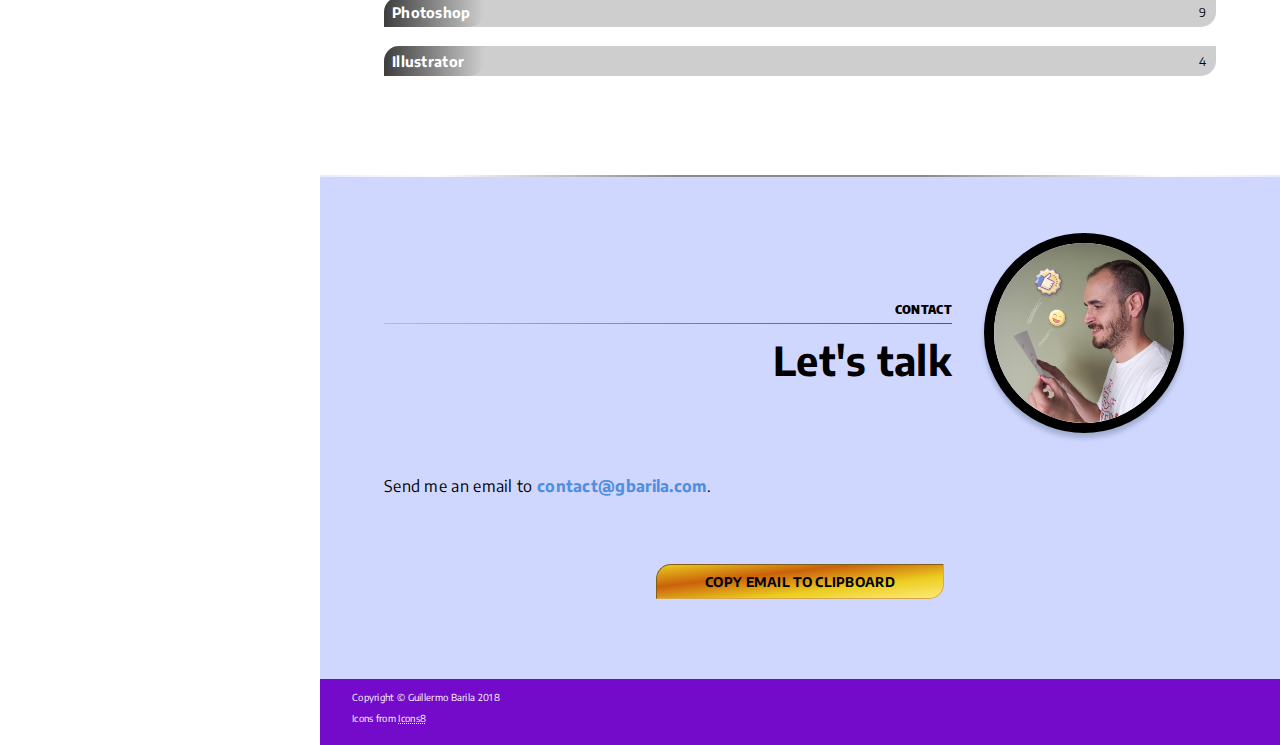
==== commit 38c8ccff: "Updated skills" ====
--- a/index.html
+++ b/index.html
@@ -219,10 +219,16 @@
             <div class="skill-bar-percent">4</div>
           </div>
           
-          <div class="skillbar" data-percent="10%">
+          <div class="skillbar" data-percent="70%">
             <div class="skillbar-title"><span>NodeJS</span></div>
             <div class="skillbar-bar"></div>
-            <div class="skill-bar-percent">1</div>
+            <div class="skill-bar-percent">7</div>
+          </div>
+
+          <div class="skillbar" data-percent="40%">
+            <div class="skillbar-title"><span>ExpressJS</span></div>
+            <div class="skillbar-bar"></div>
+            <div class="skill-bar-percent">4</div>
           </div>
 
           <div class="skillbar" data-percent="90%">
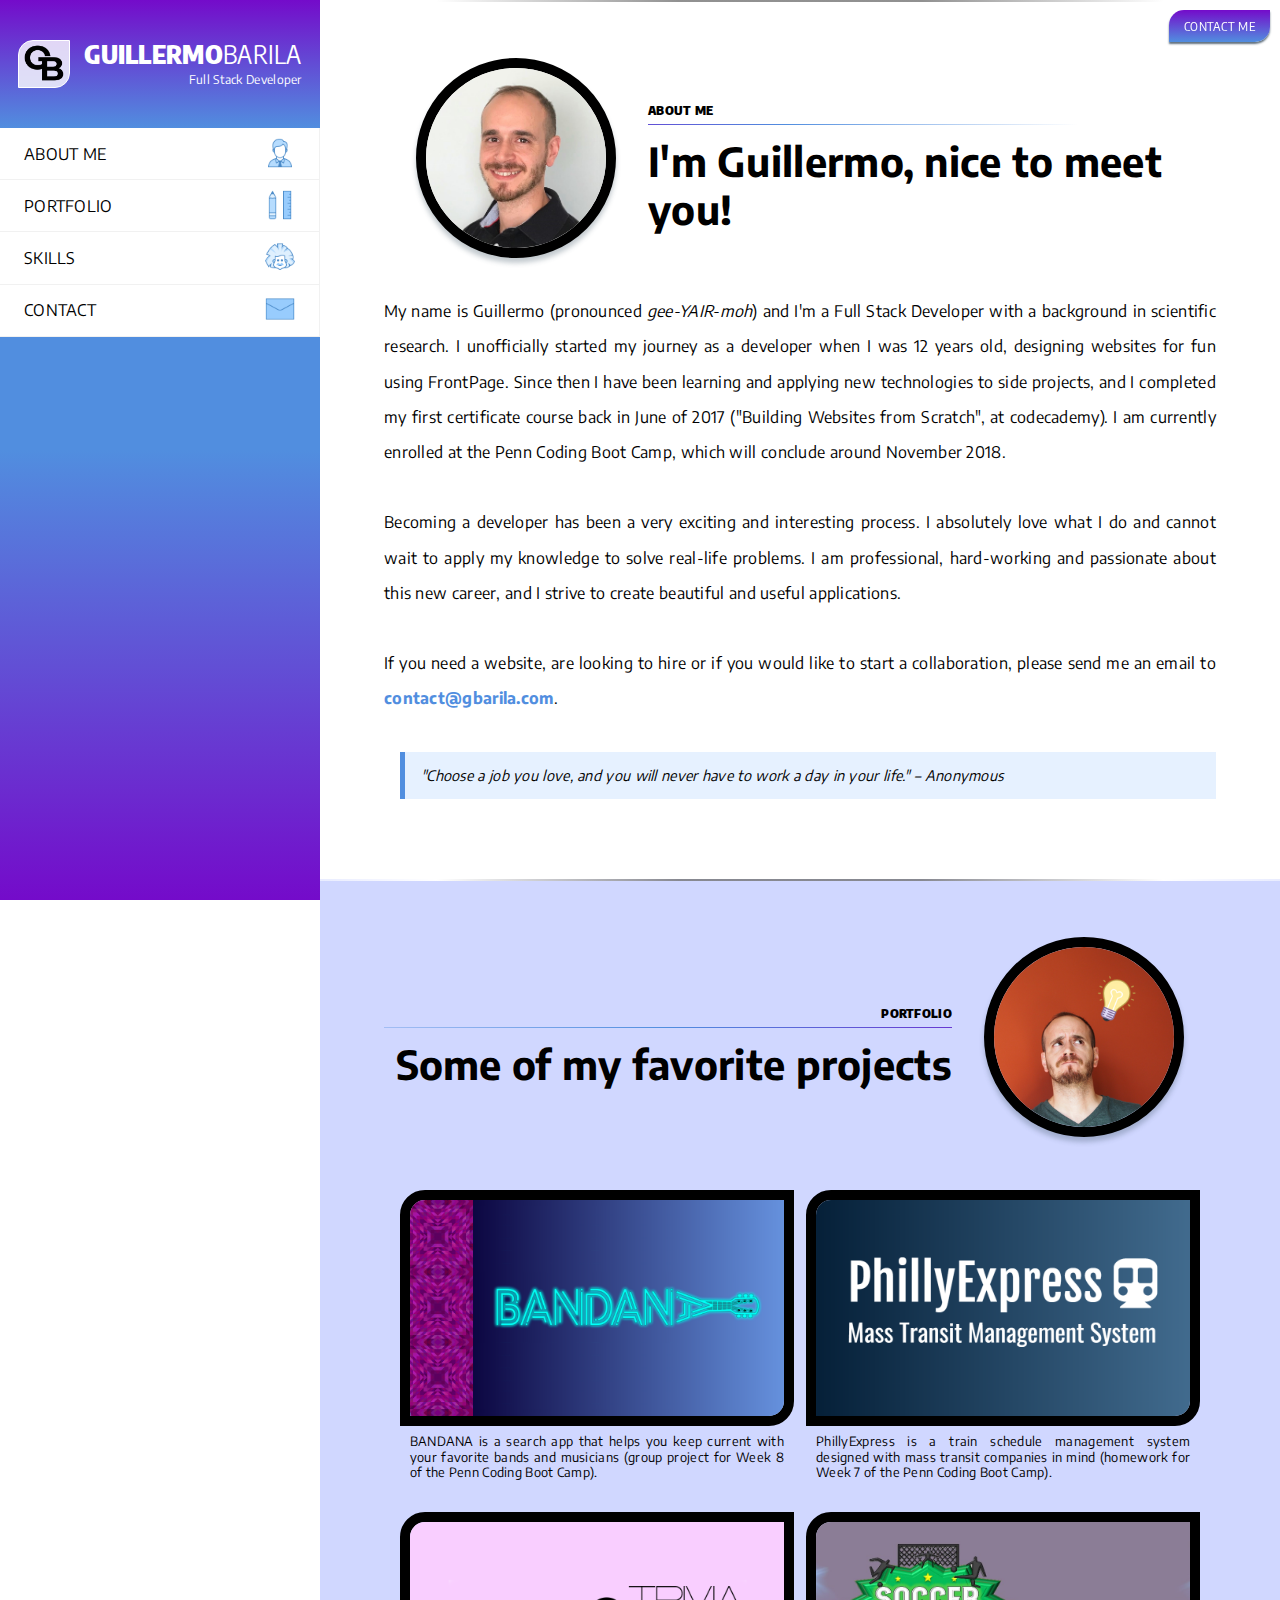
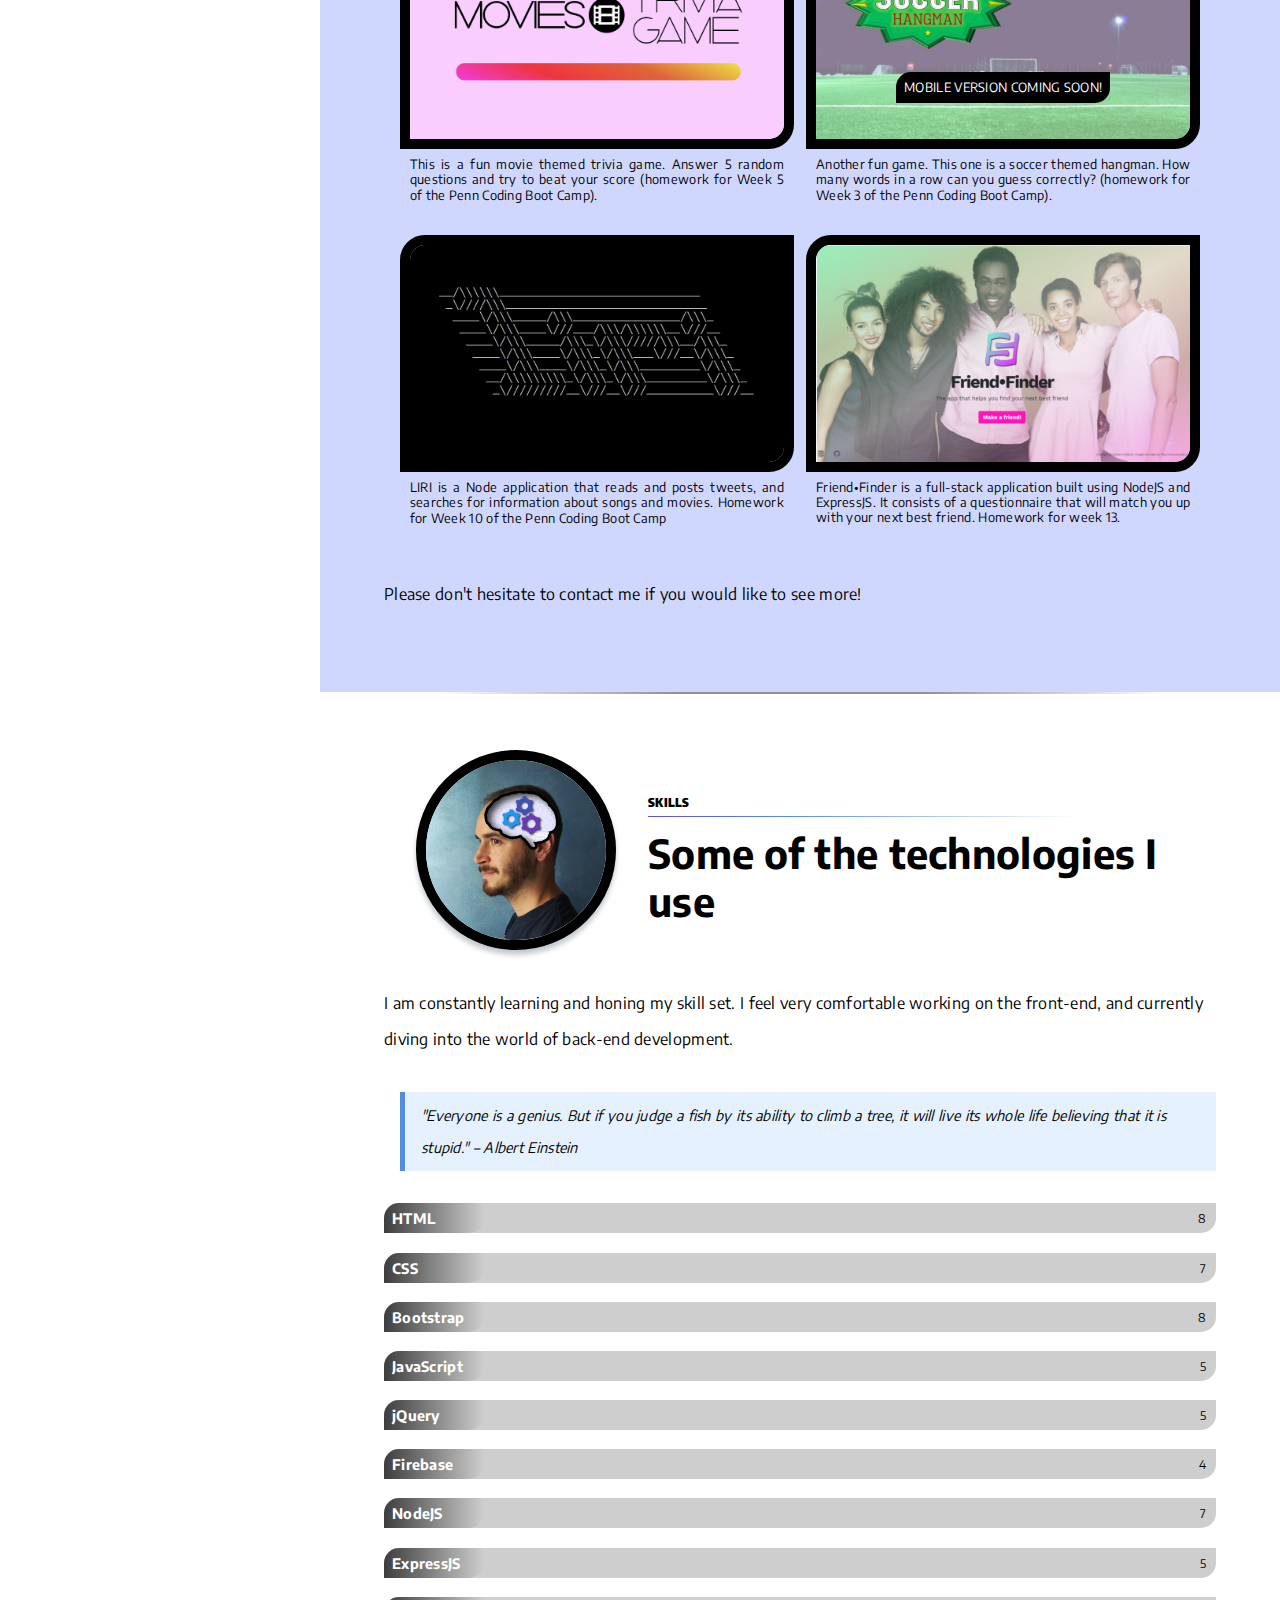
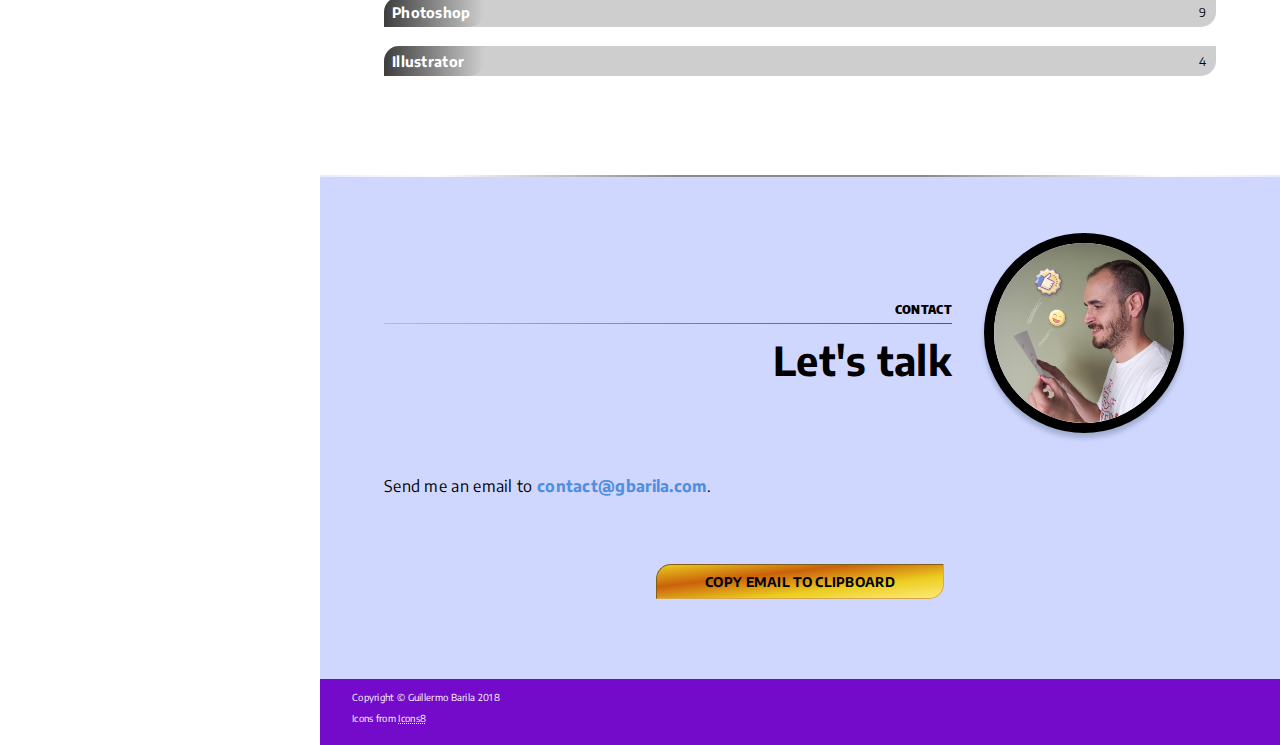
==== commit ee2a9634: "Added FriendFinder to portfolio. Adjusted ExpressJS skill level" ====
--- a/index.html
+++ b/index.html
@@ -160,7 +160,15 @@
               <a href="https://github.com/gui365/liri-node-app" target="_blank"><i class="fas fa-code" title="Link to Repository"></i></a>
             </div>
             <img src="assets/images/pr-liri.png" alt="LIRI Node application screenshot">
-            <p>LIRI is a Node application that reads and posts tweets, and searches for information about songs and movies. (homework for Week 10 of the Penn Coding Boot Camp)</p>
+            <p>LIRI is a Node application that reads and posts tweets, and searches for information about songs and movies. Homework for Week 10 of the Penn Coding Boot Camp</p>
+          </div>
+
+          <div class="portfolio-project flex alignment-center justify-text">
+            <div class="portfolio-project-links">
+              <a href="https://github.com/gui365/FriendFinder" target="_blank"><i class="fas fa-code" title="Link to Repository"></i></a>
+            </div>
+            <img src="assets/images/pr-ff.png" alt="Friend•Finder application screenshot">
+            <p>Friend•Finder is a full-stack application built using NodeJS and ExpressJS. It consists of a questionnaire that will match you up with your next best friend. Homework for week 13.</p>
           </div>
           
         </div>
@@ -225,10 +233,10 @@
             <div class="skill-bar-percent">7</div>
           </div>
 
-          <div class="skillbar" data-percent="40%">
+          <div class="skillbar" data-percent="50%">
             <div class="skillbar-title"><span>ExpressJS</span></div>
             <div class="skillbar-bar"></div>
-            <div class="skill-bar-percent">4</div>
+            <div class="skill-bar-percent">5</div>
           </div>
 
           <div class="skillbar" data-percent="90%">
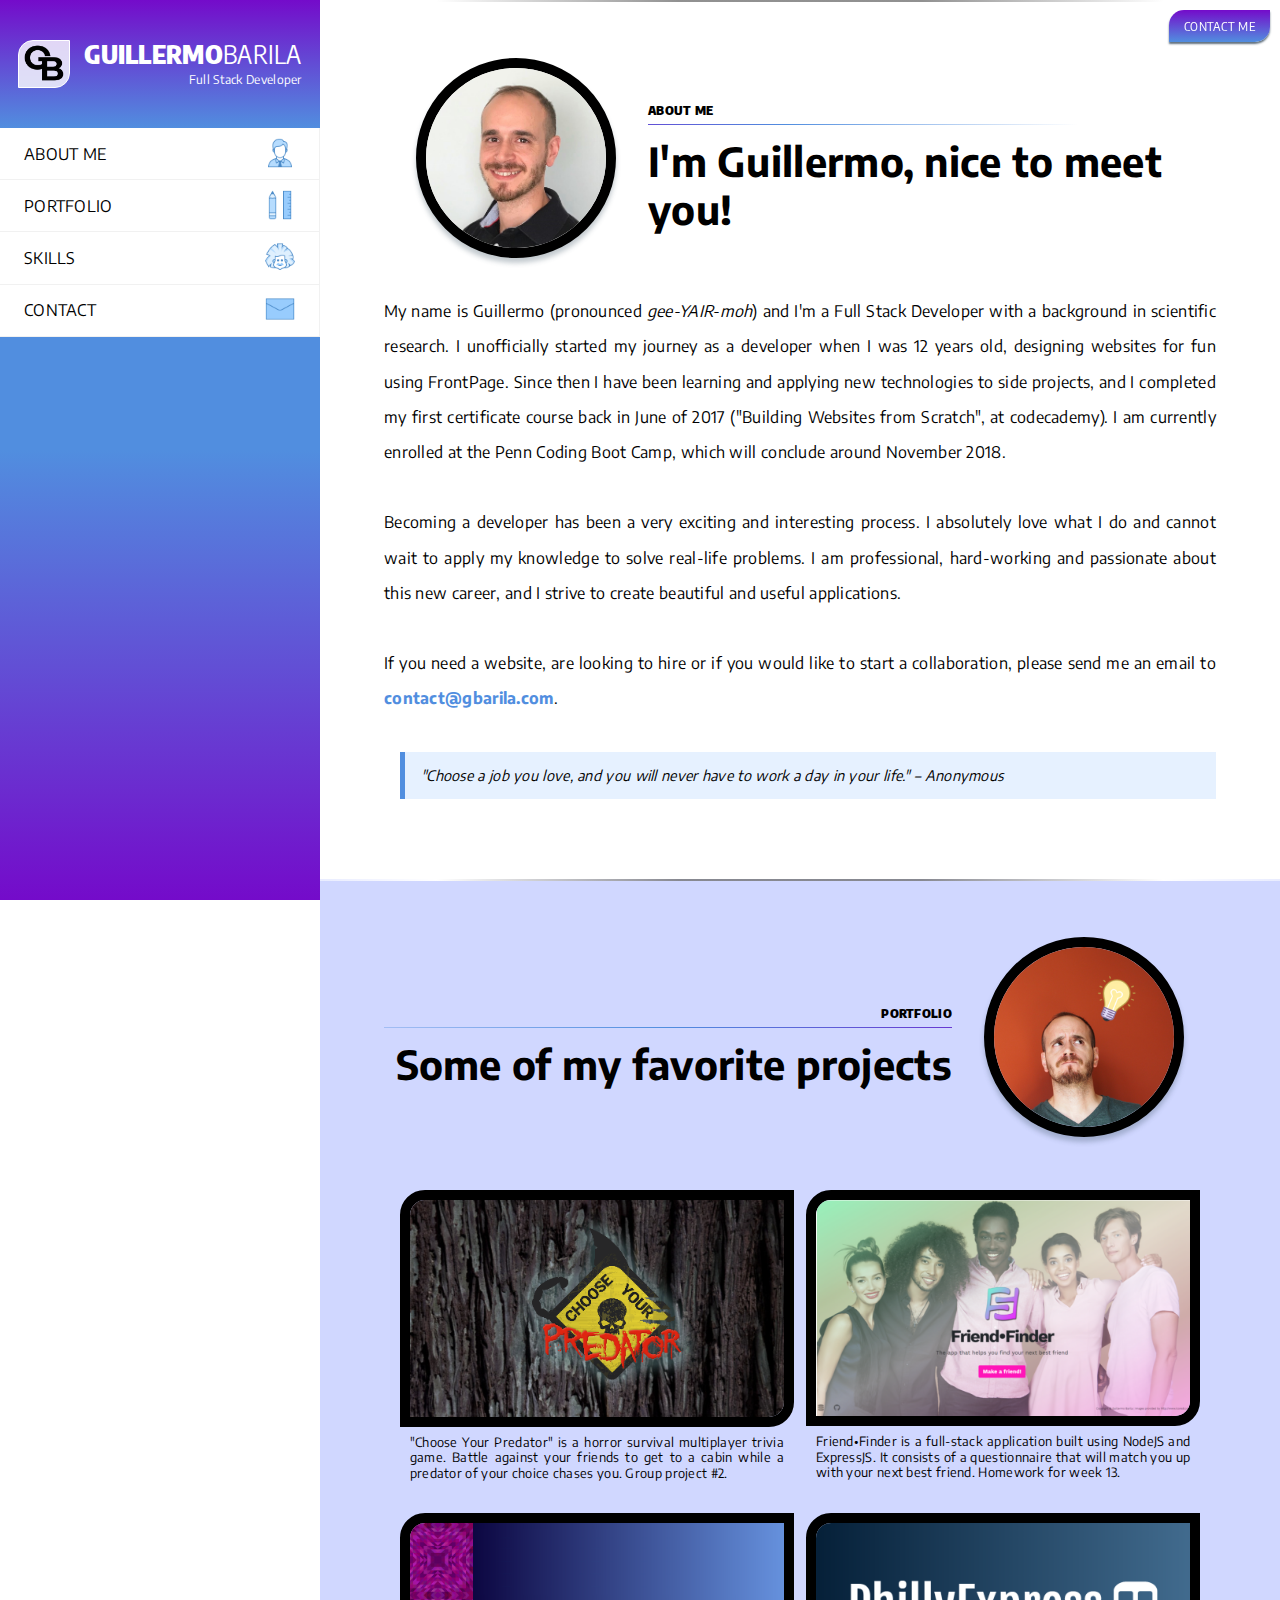
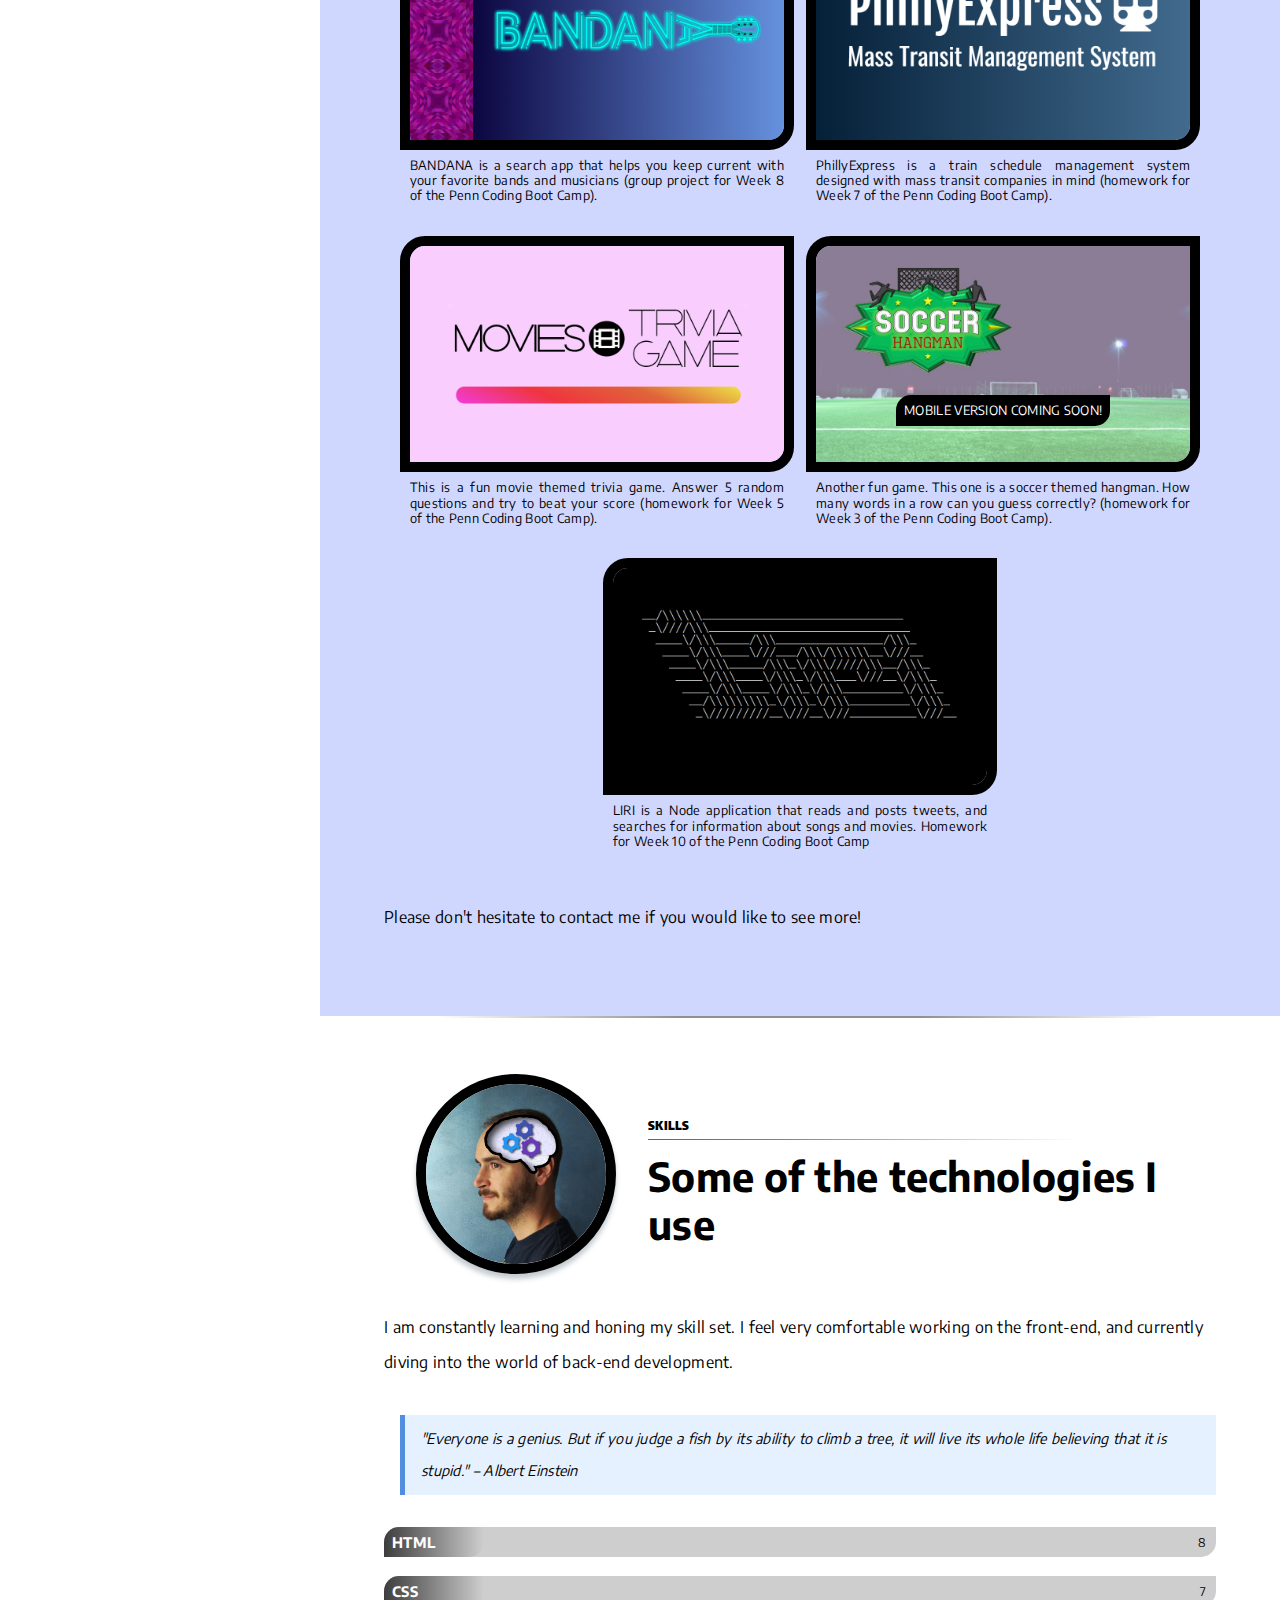
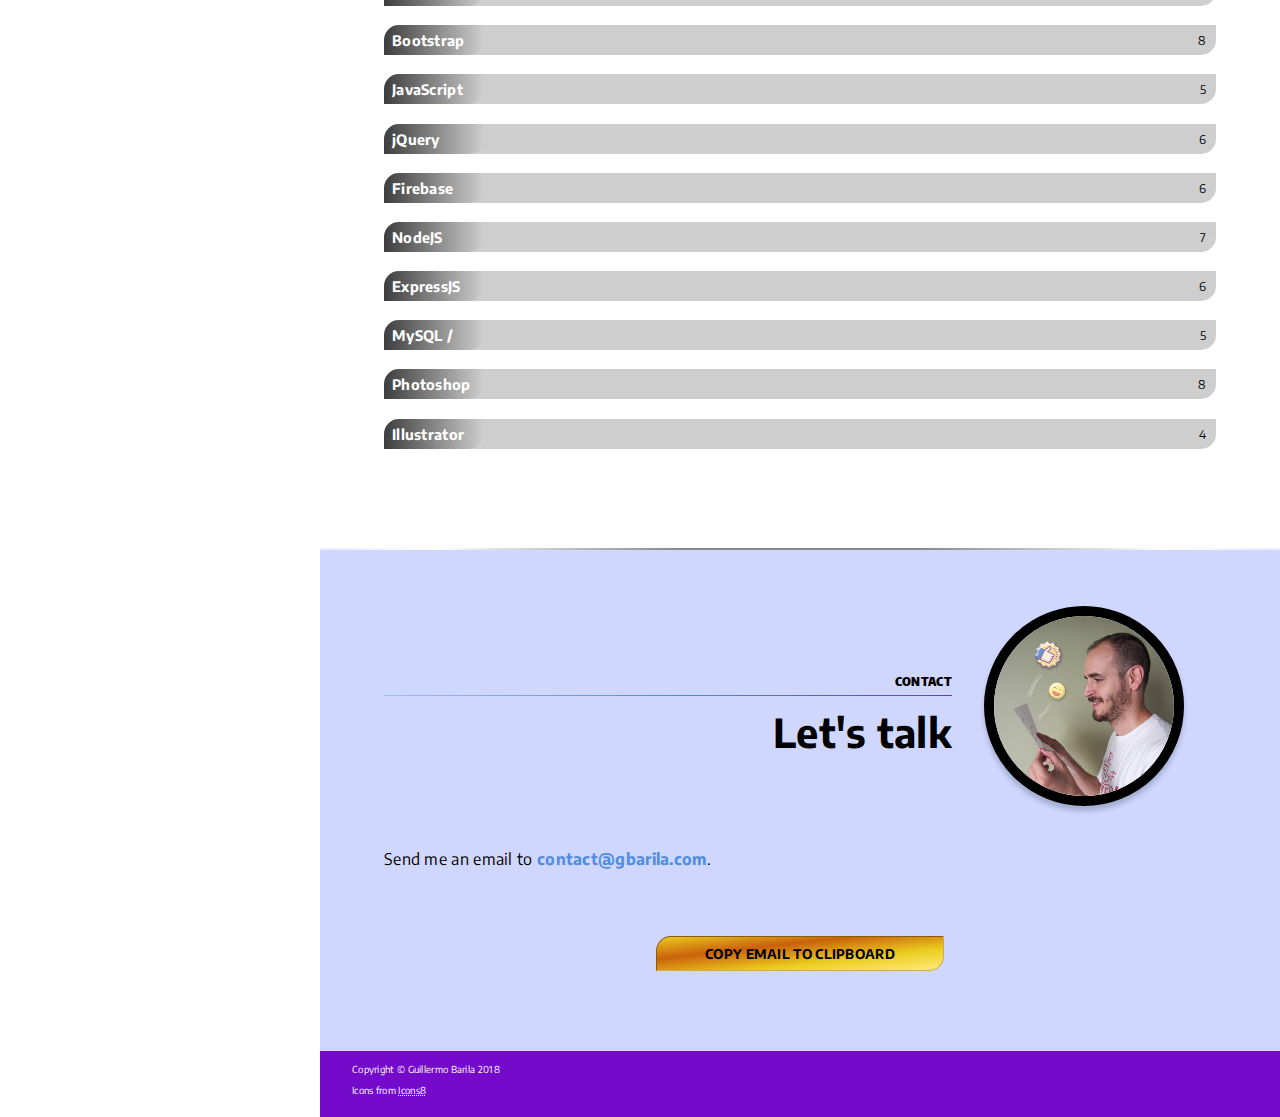
==== commit fa048282: "Update portfolio and skills sections" ====
--- a/index.html
+++ b/index.html
@@ -115,7 +115,25 @@
                 
         <!-- Projects -->
         <div class="flex alignment-center wrap">
-
+          
+          <div class="portfolio-project flex alignment-center justify-text">
+            <div class="portfolio-project-links">
+                <a href="https://chooseyourpredator.herokuapp.com/" target="_blank"><i class="fas fa-external-link-alt" title="Link to Project"></i></a>
+              <a href="https://github.com/gui365/Project2" target="_blank"><i class="fas fa-code" title="Link to Repository"></i></a>
+            </div>
+            <img src="assets/images/pr-cyp.png" alt="Friend•Finder application screenshot">
+            <p>"Choose Your Predator" is a horror survival multiplayer trivia game. Battle against your friends to get to a cabin while a predator of your choice chases you. Group project #2.</p>
+          </div>
+          
+          <div class="portfolio-project flex alignment-center justify-text">
+            <div class="portfolio-project-links">
+                <a href="https://gbarila-ffinder.herokuapp.com/" target="_blank"><i class="fas fa-external-link-alt" title="Link to Project"></i></a>
+              <a href="https://github.com/gui365/FriendFinder" target="_blank"><i class="fas fa-code" title="Link to Repository"></i></a>
+            </div>
+            <img src="assets/images/pr-ff.png" alt="Friend•Finder application screenshot">
+            <p>Friend•Finder is a full-stack application built using NodeJS and ExpressJS. It consists of a questionnaire that will match you up with your next best friend. Homework for week 13.</p>
+          </div>
+          
           <div class="portfolio-project flex alignment-center justify-text">
             <div class="portfolio-project-links">
               <a href="https://avalor1991.github.io/Project1/indexBoot.html" target="_blank"><i class="fas fa-external-link-alt" title="Link to Project"></i></a>
@@ -163,13 +181,6 @@
             <p>LIRI is a Node application that reads and posts tweets, and searches for information about songs and movies. Homework for Week 10 of the Penn Coding Boot Camp</p>
           </div>
 
-          <div class="portfolio-project flex alignment-center justify-text">
-            <div class="portfolio-project-links">
-              <a href="https://github.com/gui365/FriendFinder" target="_blank"><i class="fas fa-code" title="Link to Repository"></i></a>
-            </div>
-            <img src="assets/images/pr-ff.png" alt="Friend•Finder application screenshot">
-            <p>Friend•Finder is a full-stack application built using NodeJS and ExpressJS. It consists of a questionnaire that will match you up with your next best friend. Homework for week 13.</p>
-          </div>
           
         </div>
         <br>
@@ -203,6 +214,7 @@
             <div class="skill-bar-percent">7</div>
           </div>
 
+          
           <div class="skillbar" data-percent="80%">
             <div class="skillbar-title"><span>Bootstrap</span></div>
             <div class="skillbar-bar"></div>
@@ -214,17 +226,17 @@
             <div class="skillbar-bar"></div>
             <div class="skill-bar-percent">5</div>
           </div>
-
-          <div class="skillbar" data-percent="50%">
+          
+          <div class="skillbar" data-percent="60%">
             <div class="skillbar-title"><span>jQuery</span></div>
             <div class="skillbar-bar"></div>
-            <div class="skill-bar-percent">5</div>
-          </div>
-
-          <div class="skillbar" data-percent="40%">
+            <div class="skill-bar-percent">6</div>
+          </div>
+          
+          <div class="skillbar" data-percent="60%">
             <div class="skillbar-title"><span>Firebase</span></div>
             <div class="skillbar-bar"></div>
-            <div class="skill-bar-percent">4</div>
+            <div class="skill-bar-percent">6</div>
           </div>
           
           <div class="skillbar" data-percent="70%">
@@ -233,18 +245,24 @@
             <div class="skill-bar-percent">7</div>
           </div>
 
+          <div class="skillbar" data-percent="60%">
+            <div class="skillbar-title"><span>ExpressJS</span></div>
+            <div class="skillbar-bar"></div>
+            <div class="skill-bar-percent">6</div>
+          </div>
+          
           <div class="skillbar" data-percent="50%">
-            <div class="skillbar-title"><span>ExpressJS</span></div>
+            <div class="skillbar-title"><span>MySQL / Sequelize</span></div>
             <div class="skillbar-bar"></div>
             <div class="skill-bar-percent">5</div>
           </div>
-
-          <div class="skillbar" data-percent="90%">
+          
+          <div class="skillbar" data-percent="80%">
             <div class="skillbar-title"><span>Photoshop</span></div>
             <div class="skillbar-bar" style="background: linear-gradient(to right, rgb(202, 97, 11), rgb(235, 204, 31));"></div>
-            <div class="skill-bar-percent">9</div>
-          </div>
-
+            <div class="skill-bar-percent">8</div>
+          </div>
+          
           <div class="skillbar" data-percent="40%">
             <div class="skillbar-title"><span>Illustrator</span></div>
             <div class="skillbar-bar" style="background: linear-gradient(to right, rgb(202, 97, 11), rgb(235, 204, 31));"></div>
@@ -252,7 +270,6 @@
           </div>
 
         </div>
-        
         
       </section>
 
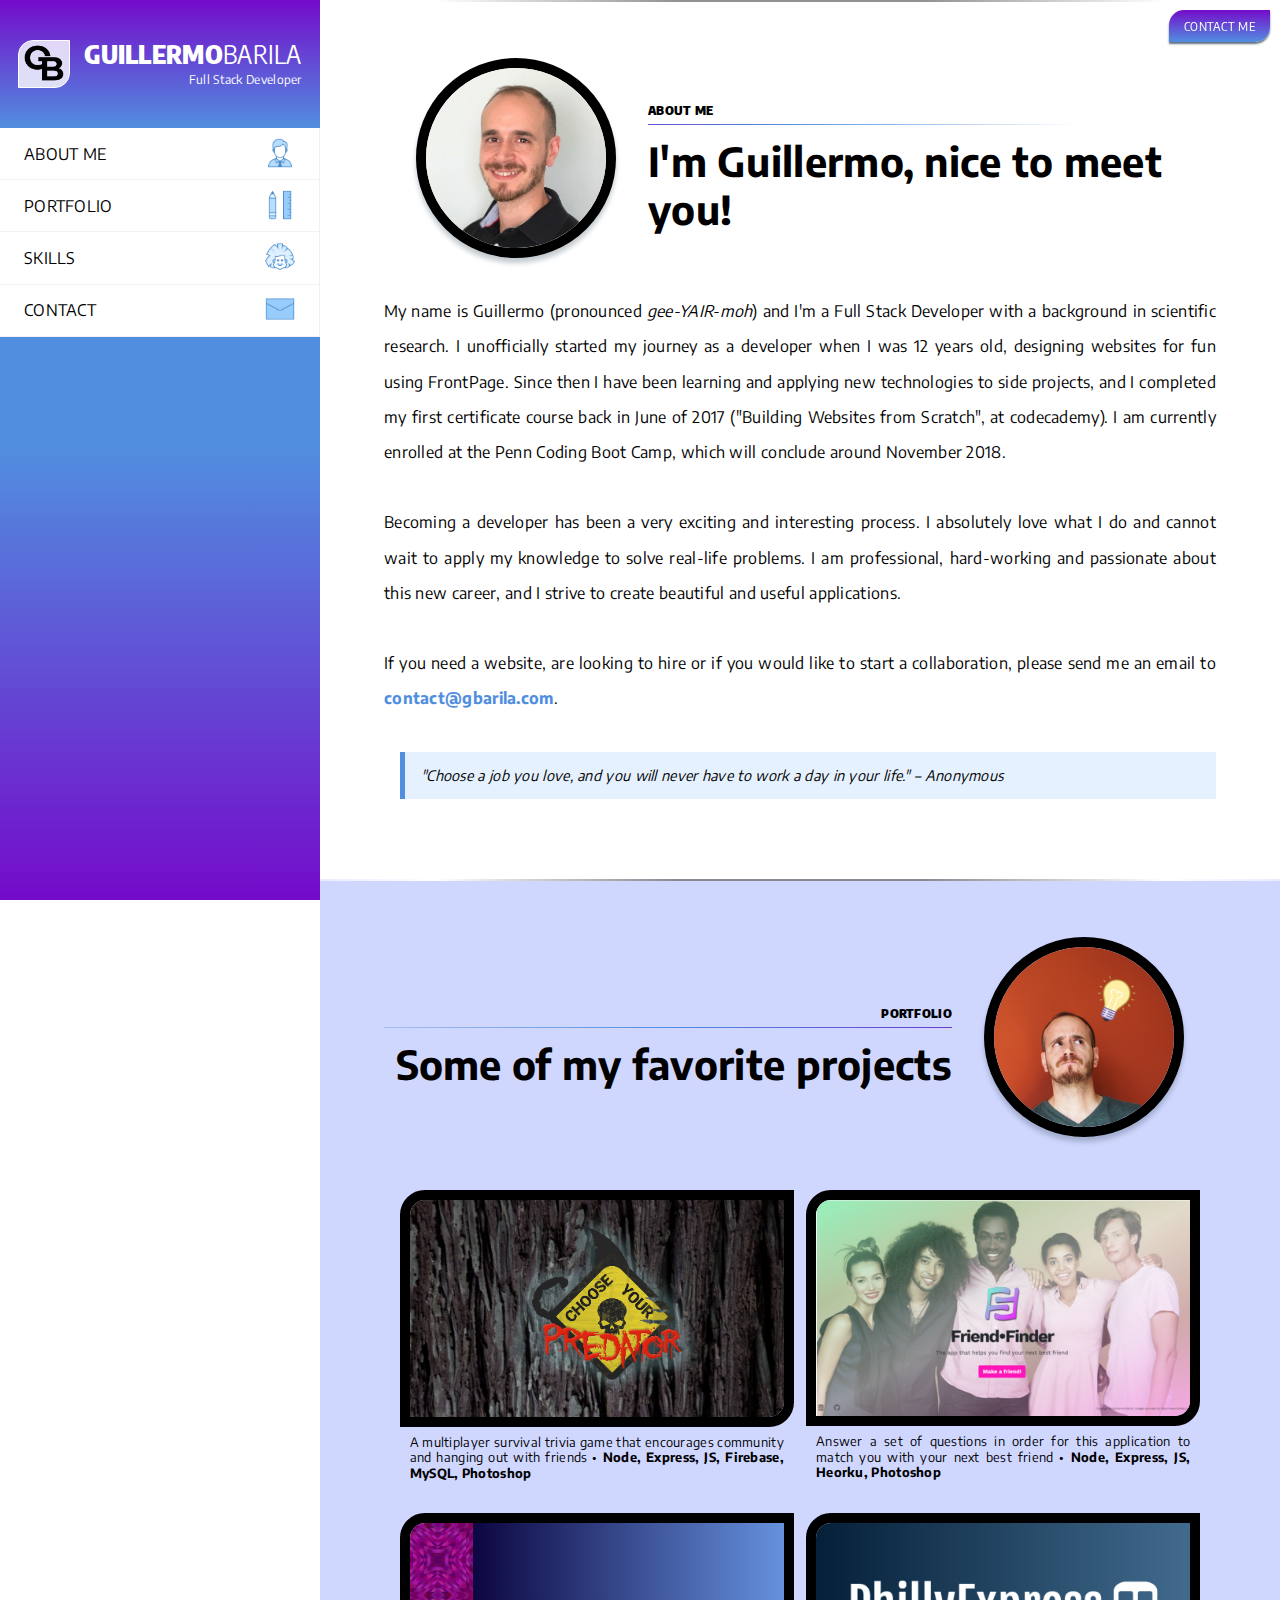
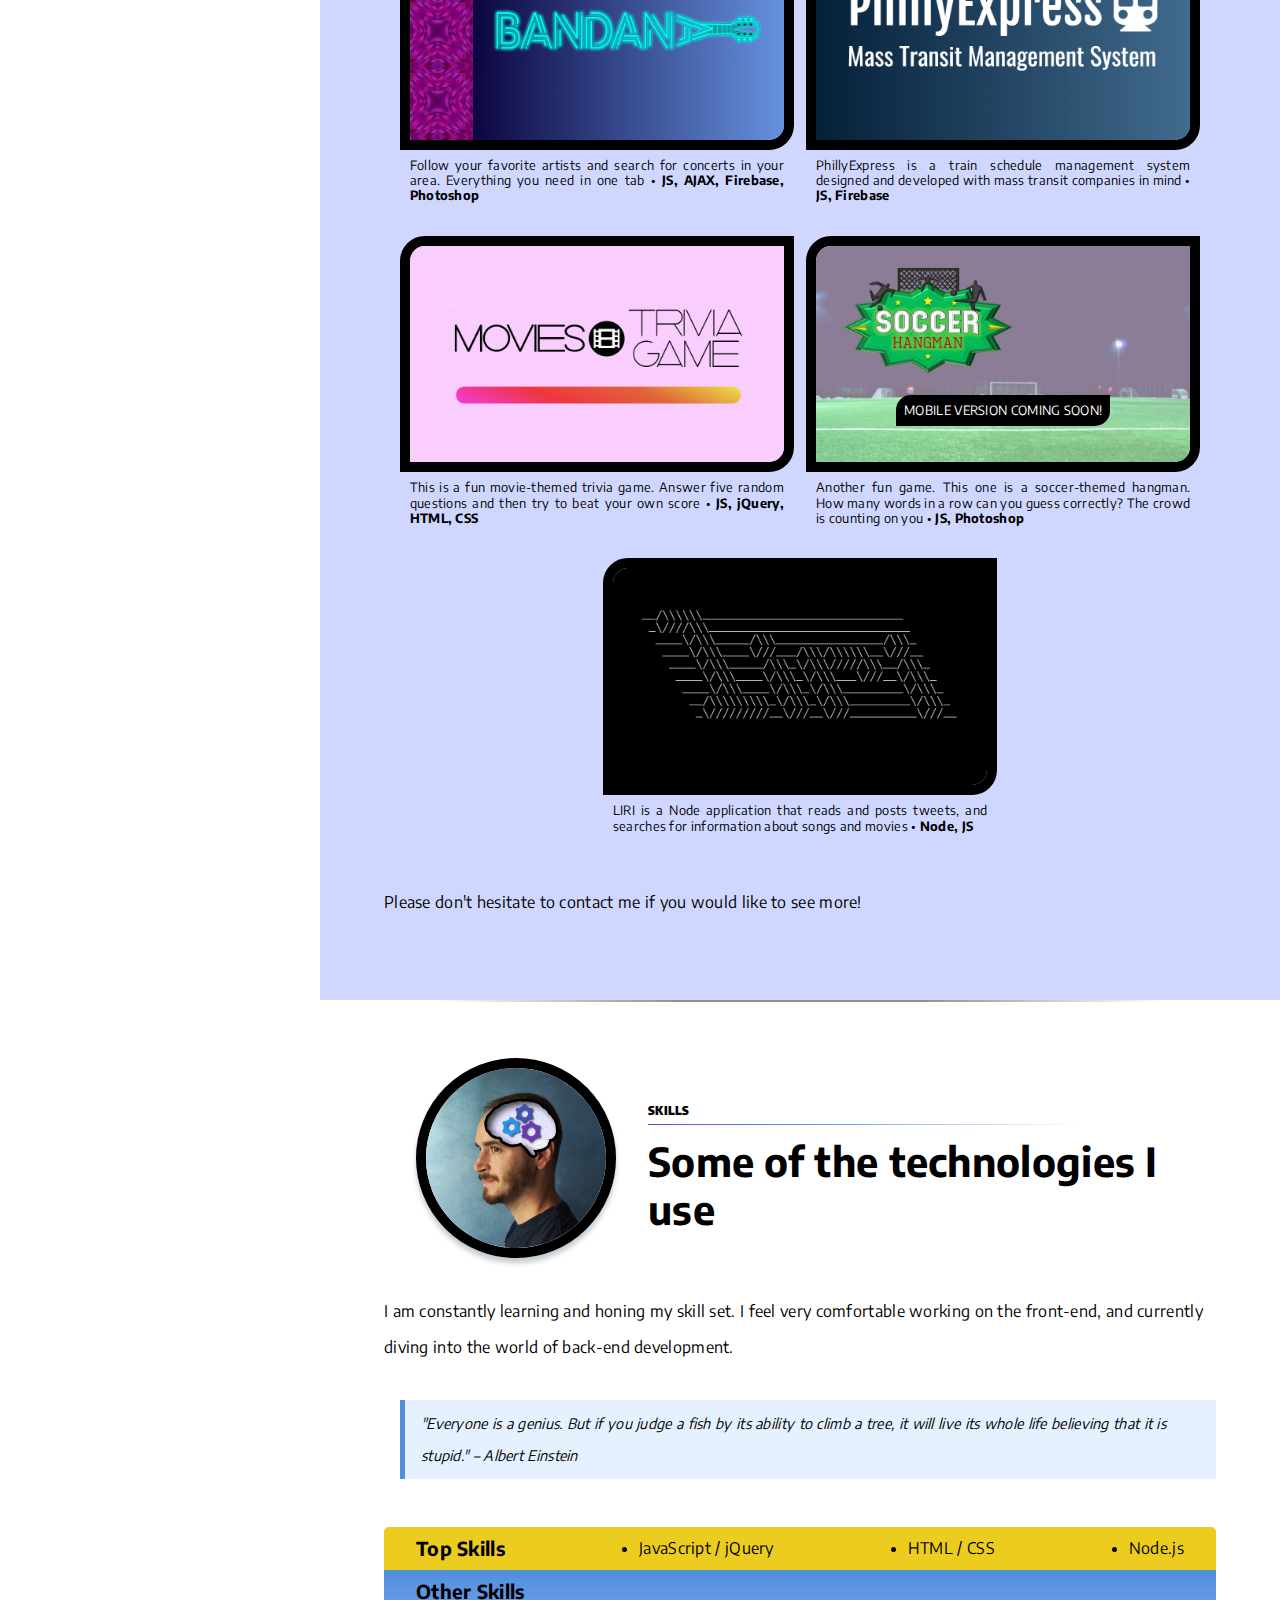
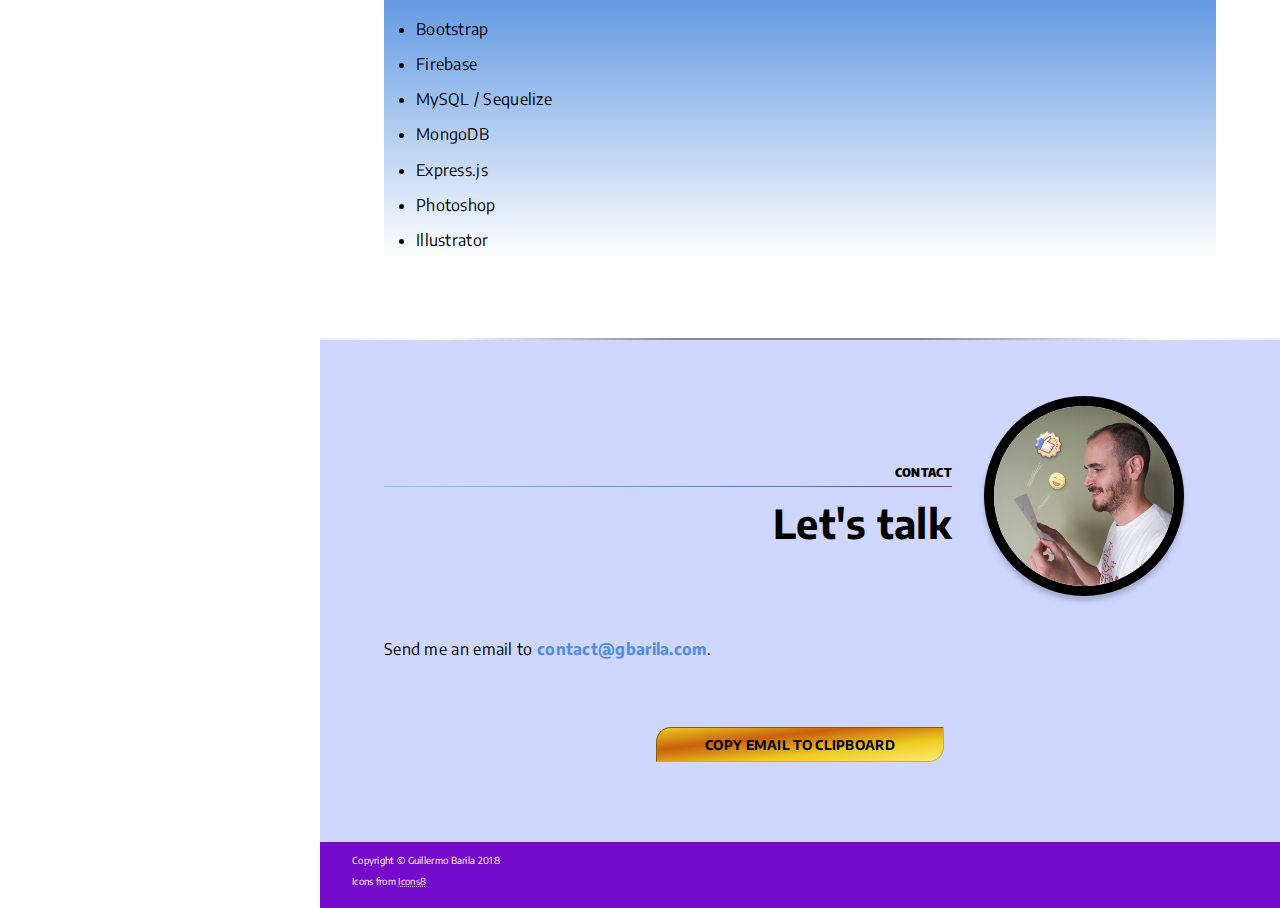
==== commit d118008b: "Updated projects in portfolio. Added tech used" ====
--- a/index.html
+++ b/index.html
@@ -121,8 +121,8 @@
                 <a href="https://chooseyourpredator.herokuapp.com/" target="_blank"><i class="fas fa-external-link-alt" title="Link to Project"></i></a>
               <a href="https://github.com/gui365/Project2" target="_blank"><i class="fas fa-code" title="Link to Repository"></i></a>
             </div>
-            <img src="assets/images/pr-cyp.png" alt="Friend•Finder application screenshot">
-            <p>"Choose Your Predator" is a horror survival multiplayer trivia game. Battle against your friends to get to a cabin while a predator of your choice chases you. Group project #2.</p>
+            <img src="assets/images/pr-cyp.png" alt="Choose Your Predator application screenshot">
+            <p>A multiplayer survival trivia game that encourages community and hanging out with friends • <span style="font-weight: 700">Node, Express, JS, Firebase, MySQL, Photoshop</span></p>
           </div>
           
           <div class="portfolio-project flex alignment-center justify-text">
@@ -131,7 +131,7 @@
               <a href="https://github.com/gui365/FriendFinder" target="_blank"><i class="fas fa-code" title="Link to Repository"></i></a>
             </div>
             <img src="assets/images/pr-ff.png" alt="Friend•Finder application screenshot">
-            <p>Friend•Finder is a full-stack application built using NodeJS and ExpressJS. It consists of a questionnaire that will match you up with your next best friend. Homework for week 13.</p>
+            <p>Answer a set of questions in order for this application to match you with your next best friend • <span style="font-weight: 700">Node, Express, JS, Heorku, Photoshop</span></p>
           </div>
           
           <div class="portfolio-project flex alignment-center justify-text">
@@ -140,7 +140,7 @@
               <a href="https://github.com/avalor1991/Project1" target="_blank"><i class="fas fa-code" title="Link to Repository"></i></a>
             </div>
             <img src="assets/images/pr-bandana.png" alt="BANDANA Project">
-            <p>BANDANA is a search app that helps you keep current with your favorite bands and musicians (group project for Week 8 of the Penn Coding Boot Camp).</p>
+            <p>Follow your favorite artists and search for concerts in your area. Everything you need in one tab • <span style="font-weight: 700">JS, AJAX, Firebase, Photoshop</span></p>
           </div>
 
           <div class="portfolio-project flex alignment-center justify-text">
@@ -149,7 +149,7 @@
               <a href="https://github.com/gui365/TrainTime" target="_blank"><i class="fas fa-code" title="Link to Repository"></i></a>
             </div>
             <img src="assets/images/pr-traintime.png" alt="Train Time Homework">
-            <p>PhillyExpress is a train schedule management system designed with mass transit companies in mind (homework for Week 7 of the Penn Coding Boot Camp).</p>
+            <p>PhillyExpress is a train schedule management system designed and developed with mass transit companies in mind • <span style="font-weight: 700">JS, Firebase</span></p>
           </div>
 
           <div class="portfolio-project flex alignment-center justify-text">
@@ -158,7 +158,7 @@
               <a href="https://github.com/gui365/TriviaGame" target="_blank"><i class="fas fa-code" title="Link to Repository"></i></a>
             </div>
             <img src="assets/images/pr-trivia.png" alt="Movies Trivia Game Homework">
-            <p>This is a fun movie themed trivia game. Answer 5 random questions and try to beat your score (homework for Week 5 of the Penn Coding Boot Camp).</p>
+            <p>This is a fun movie-themed trivia game. Answer five random questions and then try to beat your own score • <span style="font-weight: 700">JS, jQuery, HTML, CSS</span></p>
           </div>
 
           <div class="portfolio-project flex alignment-center justify-text">
@@ -170,7 +170,7 @@
               <p>MOBILE VERSION COMING SOON!</p>
             </div>
             <img src="assets/images/pr-hangman.jpg" alt="Soccer Hangman Game Homework">
-            <p>Another fun game. This one is a soccer themed hangman. How many words in a row can you guess correctly? (homework for Week 3 of the Penn Coding Boot Camp).</p>
+            <p>Another fun game. This one is a soccer-themed hangman. How many words in a row can you guess correctly? The crowd is counting on you • <span style="font-weight: 700">JS, Photoshop</span></p>
           </div>
 
           <div class="portfolio-project flex alignment-center justify-text">
@@ -178,7 +178,7 @@
               <a href="https://github.com/gui365/liri-node-app" target="_blank"><i class="fas fa-code" title="Link to Repository"></i></a>
             </div>
             <img src="assets/images/pr-liri.png" alt="LIRI Node application screenshot">
-            <p>LIRI is a Node application that reads and posts tweets, and searches for information about songs and movies. Homework for Week 10 of the Penn Coding Boot Camp</p>
+            <p>LIRI is a Node application that reads and posts tweets, and searches for information about songs and movies • <span style="font-weight: 700">Node, JS</span></p>
           </div>
 
           
@@ -202,7 +202,24 @@
         <p class="quote">"Everyone is a genius. But if you judge a fish by its ability to climb a tree, it will live its whole life believing that it is stupid." &ndash; Albert Einstein</p>
 
         <div style="margin-top: 2rem;">
-          <div class="skillbar" data-percent="80%">
+          <div class="flex alignment-between justify-text" style="background: rgb(235, 204, 31); align-items: center; padding: 0 2rem; border-radius: 5px 5px 0 0; margin-top: 3rem;">
+            <h3>Top Skills</h3>
+            <li>JavaScript / jQuery</li>
+            <li>HTML / CSS</li>
+            <li>Node.js</li>
+          </div>
+          <div style="background: linear-gradient(to bottom, rgb(81, 142, 223), white); align-items: center; padding: 0 2rem;">
+            <h3>Other Skills</h3>
+            <li>Bootstrap</li>
+            <li>Firebase</li>
+            <li>MySQL / Sequelize</li>
+            <li>MongoDB</li>
+            <li>Express.js</li>
+            <li>Photoshop</li>
+            <li>Illustrator</li>
+          </div>
+          
+          <!-- <div class="skillbar" data-percent="80%">
             <div class="skillbar-title"><span>HTML</span></div>
             <div class="skillbar-bar"></div>
             <div class="skill-bar-percent">8</div>
@@ -267,7 +284,7 @@
             <div class="skillbar-title"><span>Illustrator</span></div>
             <div class="skillbar-bar" style="background: linear-gradient(to right, rgb(202, 97, 11), rgb(235, 204, 31));"></div>
             <div class="skill-bar-percent">4</div>
-          </div>
+          </div> -->
 
         </div>
         
--- a/assets/css/style.css
+++ b/assets/css/style.css
@@ -65,6 +65,11 @@
   margin-top: 1.5rem;
   line-height: 1.2;
   /* text-align: center; */
+}
+
+h3 {
+  font-size: 1.2rem;
+  font-weight: 700;
 }
 
 h6 {
